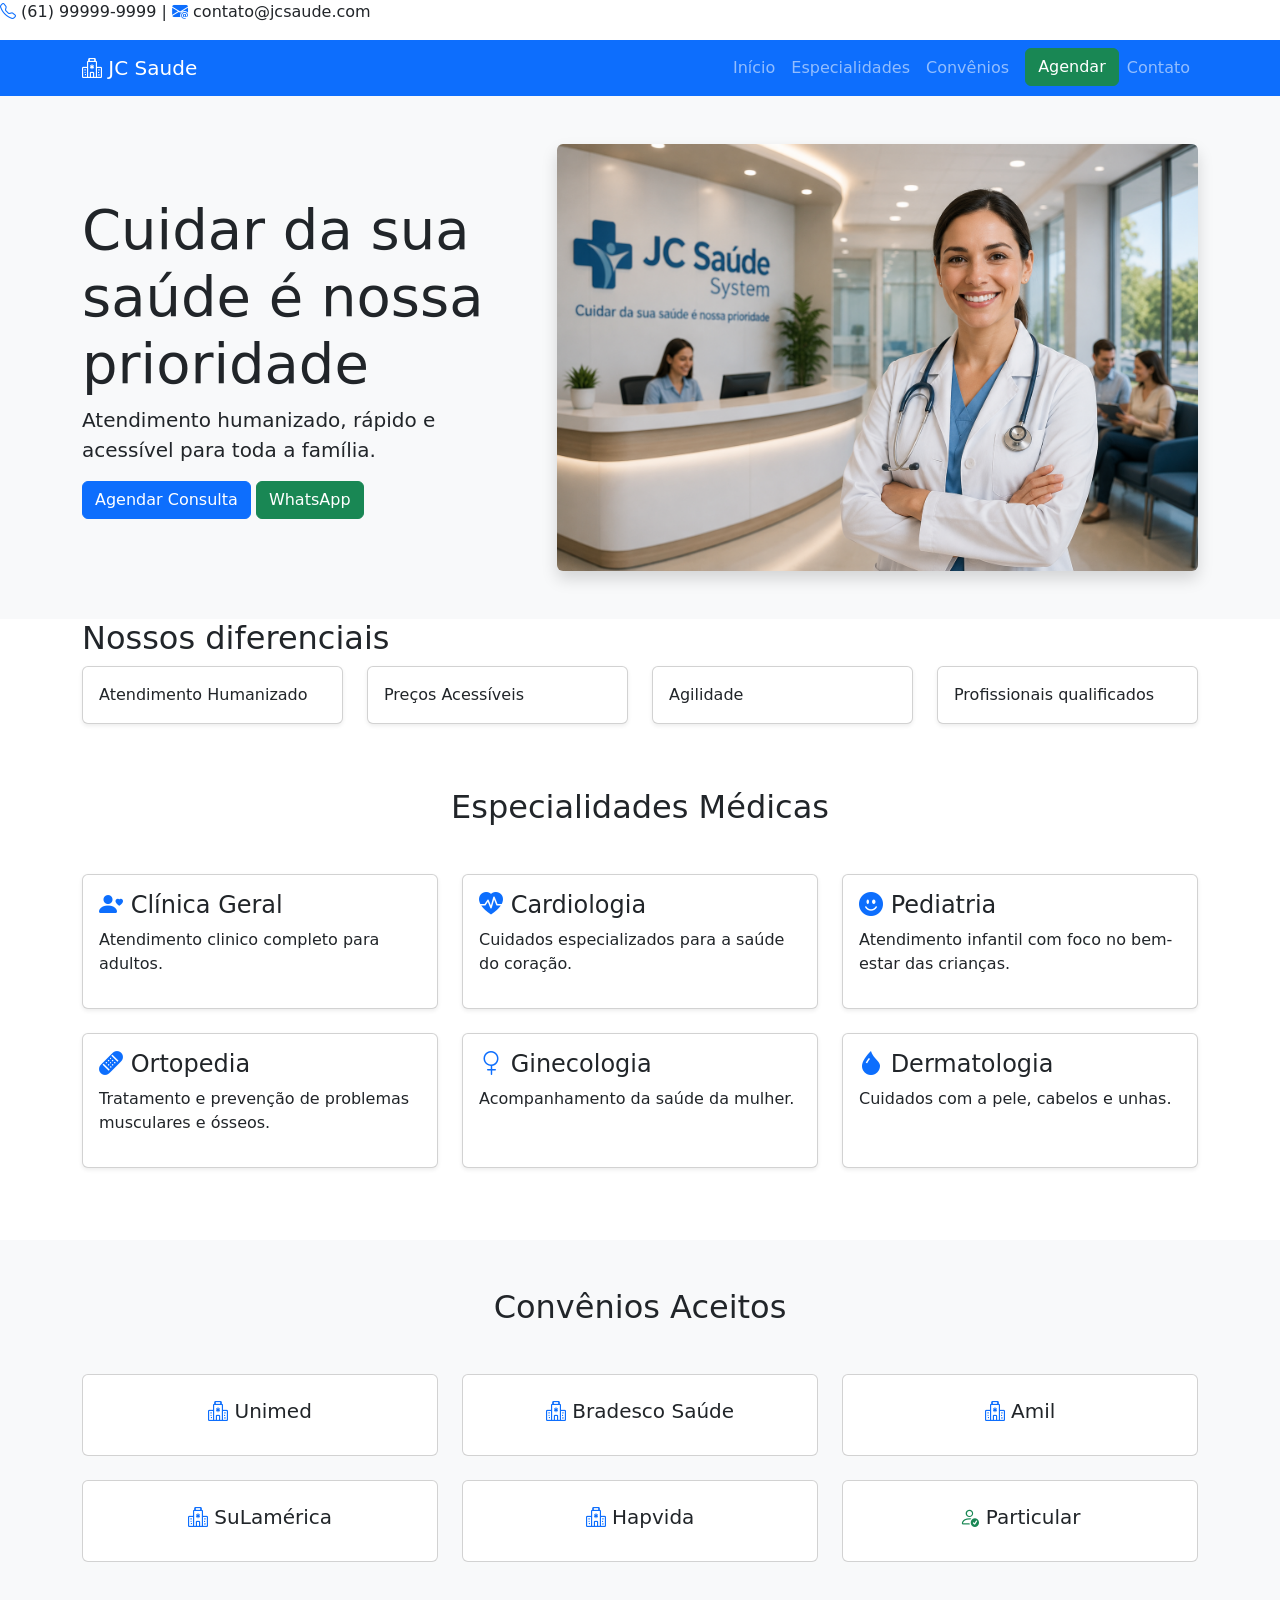
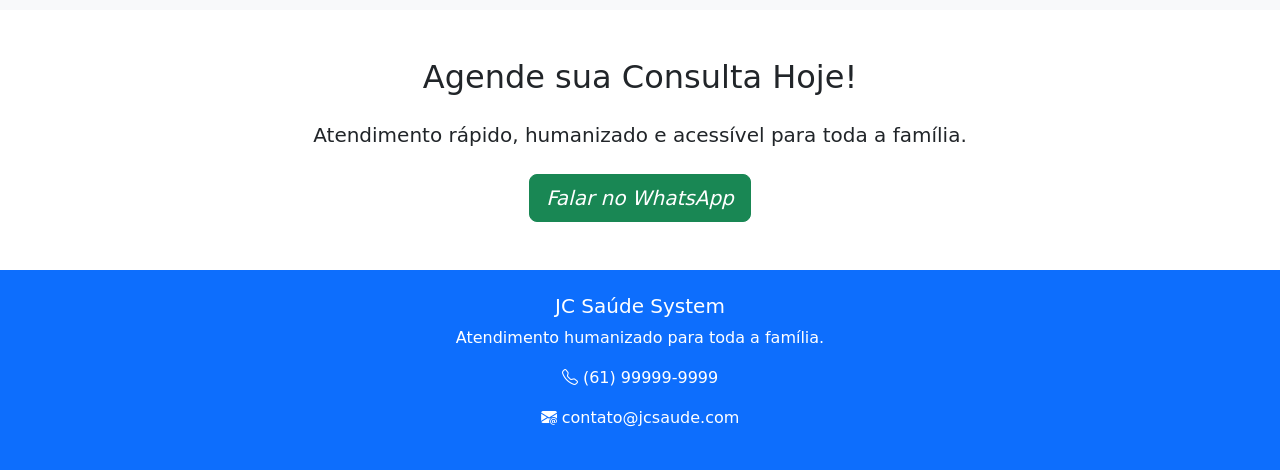
==== index.html @ 9c77b8b4 "Cria Home Page completa da clínica" ====
<!DOCTYPE html>
<html lang="pt-BR">

<head>
    <meta charset="UTF-8">
    <meta name="viewport"
content="width=device-width, initial-scale=1.0">
    <title>JC Saúde System</title>
<!-- Bootstrap -->
    <link href="https://cdn.jsdelivr.net/npm/bootstrap@5.3.8/dist/css/bootstrap.min.css" rel="stylesheet">
<!-- Bootstrap ícones -->    
    <link rel="stylesheet" href="https://cdn.jsdelivr.net/npm/bootstrap-icons@1.13.1/font/bootstrap-icons.min.css">
</head>

<body>

<!-- Cabeçalho Superior -->
    <header>
        <p><i class="bi bi-telephone text-primary"></i> (61) 99999-9999 | <i class="bi bi-envelope-at-fill text-primary"></i> contato@jcsaude.com</p>
    </header>

<!-- Barra de Navegação -->
    <nav class="navbar navbar-expand-lg bg-primary navbar-dark">

        <div class="container">

          <a class="navbar-brand"href="#inicio">
            <i class="bi bi-hospital"></i>
            JC Saude</a>
          <button class="navbar-toggler"
              type="button"
              data-bs-toggle="collapse"
              data-bs-target="#menu">
            <span class="navbar-toggler-icon"></span>
          </button>

          <div class="collapse navbar-collapse"
          id="menu">

          <ul class="navbar-nav ms-auto">

            <li class="nav-item">
              <a class="nav-link"href="#inicio">Início</a>
            </li>

            <li class="nav-item">
              <a class="nav-link" href="#especialidades">Especialidades</a>
            </li>

            <li class="nav-item">
              <a class="nav-link" href="#convenios">Convênios</a>
            </li>

            <li class="nav-item">
              <a class="btn btn-success ms-2" href="#agendamento">Agendar</a>
            </li>

            <li class="nav-item">
              <a class="nav-link" href="#contato">Contato</a>
            </li>

          </ul>
        </div>
      </div>
    </nav>

    <main>

<!-- Hero Section -->
        <section id="inicio" class="py-5 bg-light">
          <div class="container">

             <div class="row align-items-center">

                <div class="col-md-5">

                  <h2 class="display-4">Cuidar da sua saúde é nossa prioridade</h2>

                  <p class="lead">Atendimento humanizado, rápido e acessível para toda a família.</p>

                  <button class="btn btn-primary">Agendar Consulta</button>

                  <button class="btn btn-success">WhatsApp</button>

                </div>

                <div class="col-md-7">

                    <img src="img/Image 600x400.png"
                    class="img-fluid rounded shadow w-100"
                    alt="imagem da clínica">

                </div>

             </div>

          </div>
        </section>

<!-- Nossos Diferenciais -->
        <section>
          <div class="container">

            <h2>Nossos diferenciais</h2>

            <div class="row">
            
                <div class="col-md-3 mb-3">
                  <div class="card h-100 shadow-sm">
                    <div class="card-body">
                      Atendimento Humanizado
                    </div>
                  </div>
                </div>

                <div class="col-md-3 mb-3">
                  <div class="card h-100 shadow-sm">
                    <div class="card-body">
                      Preços Acessíveis
                    </div>
                  </div>
                </div>

                <div class="col-md-3 mb-3">
                  <div class="card h-100 shadow-sm">
                    <div class="card-body">
                      Agilidade
                    </div>
                  </div>
                </div>

                <div class="col-md-3 mb-3">
                  <div class="card h-100 shadow-sm">
                    <div class="card-body">
                      Profissionais qualificados
                    </div>
                  </div>
                </div>

            </div>

          </div>
        </section>
<!-- Especialidades Médicas -->

        <section id="especialidades" class="py-5">
          <div class="container">

            <h2 class="text-center mb-5">Especialidades Médicas</h2>

            <div class="row">

                <div class="col-md-4 mb-4">
                    <div class="card h-100 shadow-sm">
                        <div class="card-body">
                            <h4><i class="bi bi-person-heart text-primary"></i> Clínica Geral</h4>
                            <p>Atendimento clinico completo para adultos.</p>
                        </div>
                    </div>
                </div>

                <div class="col-md-4 mb-4">
                    <div class="card h-100 shadow-sm">
                        <div class="card-body">
                            <h4><i class="bi bi-heart-pulse-fill text-primary"></i> Cardiologia</h4>
                            <p>Cuidados especializados para a saúde do coração.</p>
                        </div>
                    </div>
                </div>

                <div class="col-md-4 mb-4">
                    <div class="card h-100 shadow-sm">
                        <div class="card-body">
                            <h4><i class="bi bi-emoji-smile-fill text-primary"></i> Pediatria</h4>
                            <p>Atendimento infantil com foco no bem-estar das crianças.</p>
                        </div>
                    </div>
                </div>

                <div class="col-md-4 mb-4">
                    <div class="card h-100 shadow-sm">
                        <div class="card-body">
                            <h4><i class="bi bi-bandaid-fill text-primary"></i> Ortopedia</h4>
                            <p>Tratamento e prevenção de problemas musculares e ósseos.</p>
                        </div>
                    </div>
                </div>

                <div class="col-md-4 mb-4">
                    <div class="card h-100 shadow-sm">
                        <div class="card-body">
                            <h4><i class="bi bi-gender-female text-primary"></i> Ginecologia</h4>
                            <p>Acompanhamento da saúde da mulher.</p>
                        </div>
                    </div>
                </div>

                <div class="col-md-4 mb-4">
                    <div class="card h-100 shadow-sm">
                        <div class="card-body">
                            <h4><i class="bi bi-droplet-fill text-primary"></i> Dermatologia</h4>
                            <p>Cuidados com a pele, cabelos e unhas.</p>
                        </div>
                    </div>
                </div>

             </div>

          </div>
        </section>

<!-- Convênios aceitos -->        
        <section id="convenios" class="py-5 bg-light">
          <div class="container">
            <h2 class="text-center mb-5">Convênios Aceitos</h2>

            <div class="row g-4">

              <div class="col-md-4">
                <div class="card text-center p-4">
                  <h5><i class="bi bi-hospital text-primary"></i> Unimed</h5>
                </div>
              </div>

               <div class="col-md-4">
                <div class="card text-center p-4">
                  <h5><i class="bi bi-hospital text-primary"></i> Bradesco Saúde</h5>
               </div>
             </div>

              <div class="col-md-4">
                <div class="card text-center p-4">
                  <h5><i class="bi bi-hospital text-primary"></i> Amil</h5>
                </div>
              </div>

              <div class="col-md-4">
                <div class="card text-center p-4">
                  <h5><i class="bi bi-hospital text-primary"></i> SuLamérica</h5>
                </div>
              </div>

              <div class="col-md-4">
                <div class="card text-center p-4">
                  <h5><i class="bi bi-hospital text-primary"></i> Hapvida</h5>
                </div>
              </div>

              <div class="col-md-4">
                <div class="card text-center p-4">
                  <h5><i class="bi bi-person-check text-success"></i> Particular</h5>
                </div>
              </div>

            </div>
          </div>
        </section>

<!-- Agendamento -->        
        <section id="agendamento" class="py-5 text-center">
  
          <div class="container">

            <h2 class="mb-4">Agende sua Consulta Hoje!</h2>

            <p class="lead mb-4">Atendimento rápido, humanizado e acessível para toda a família.</p>

            <a href="#" class="btn btn-success btn-lg">
              <i>Falar no WhatsApp</i>
            </a>
          </div>     
        </section>
    </main>

<!-- Rodapé -->
    <footer id="contato" class="bg-primary text-white py-4">
      
      <div class="container text-center">

        <h5>JC Saúde System</h5>

        <p>Atendimento humanizado para toda a família.</p>

        <p><i class="bi bi-telephone"></i> (61) 99999-9999</p>

        <p><i class="bi bi-envelope-at-fill"></i> contato@jcsaude.com</p>

      </div>
    </footer>

</body>

</html>
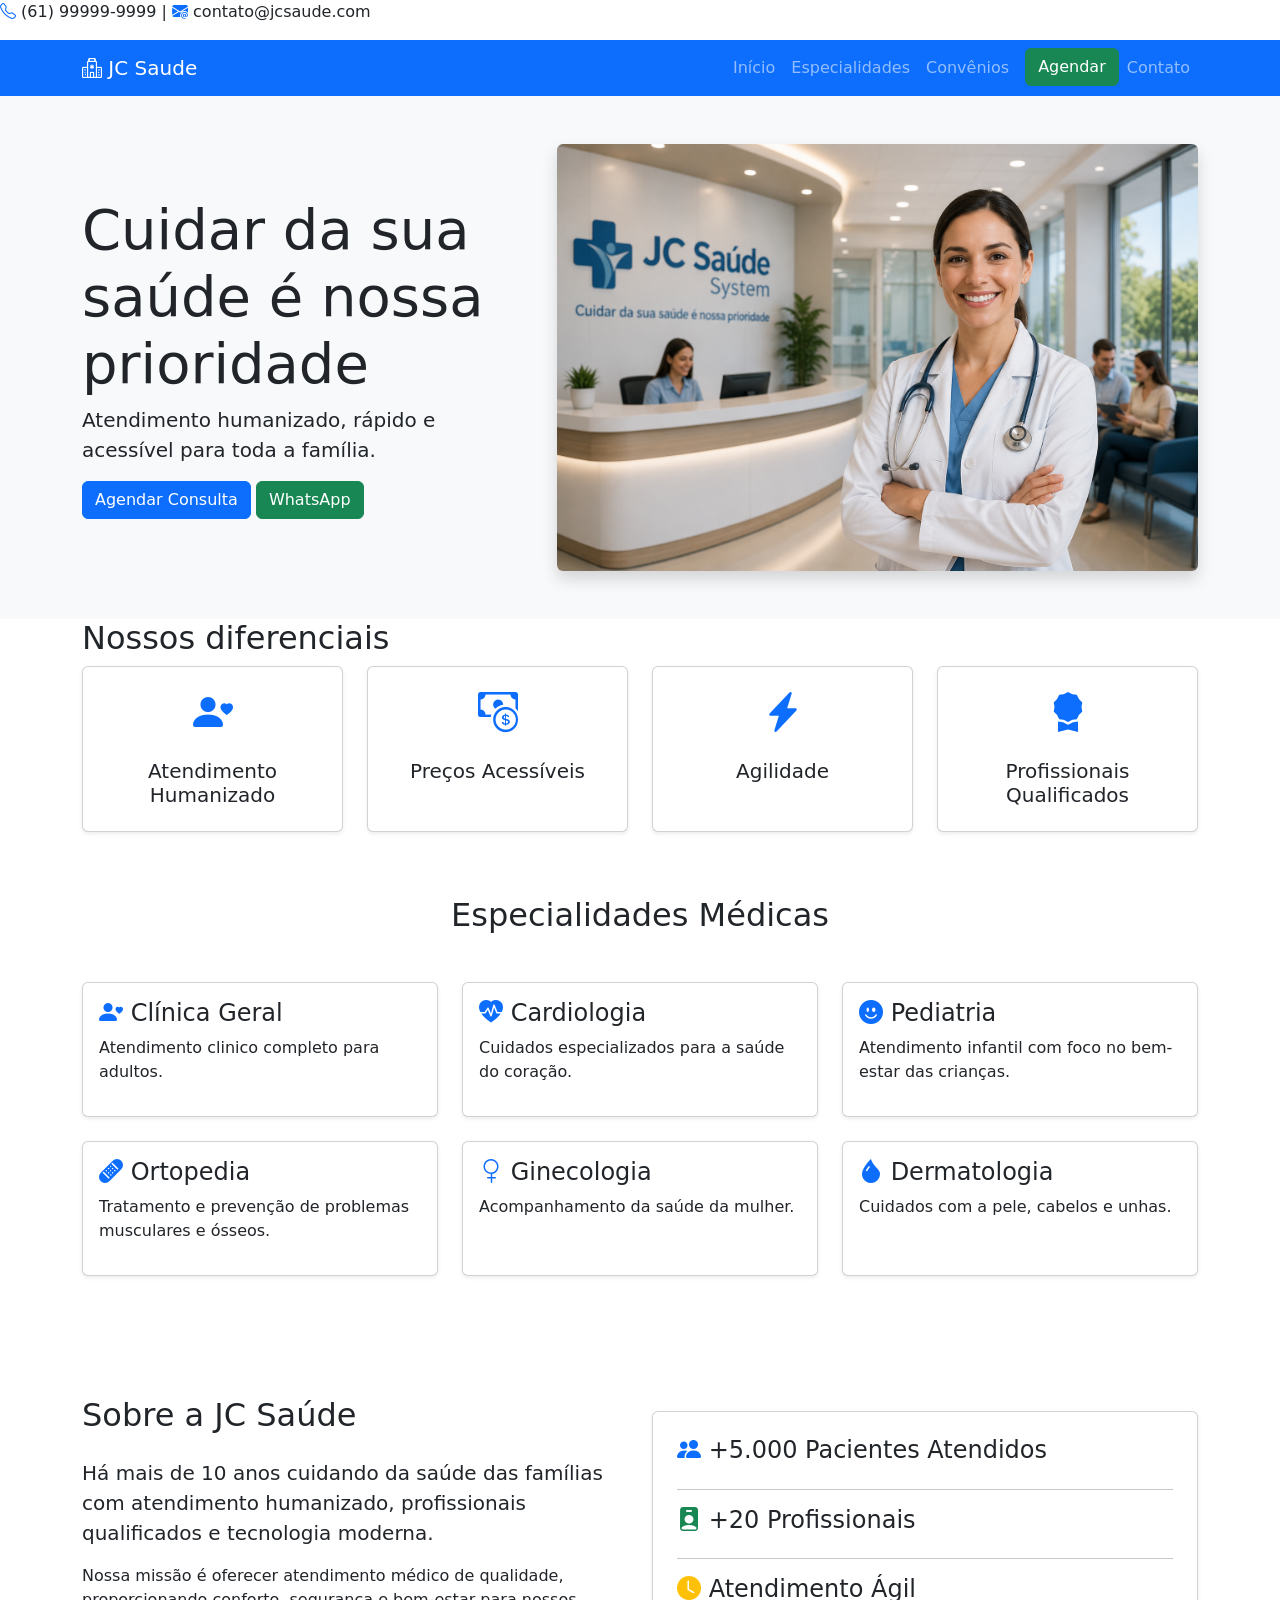
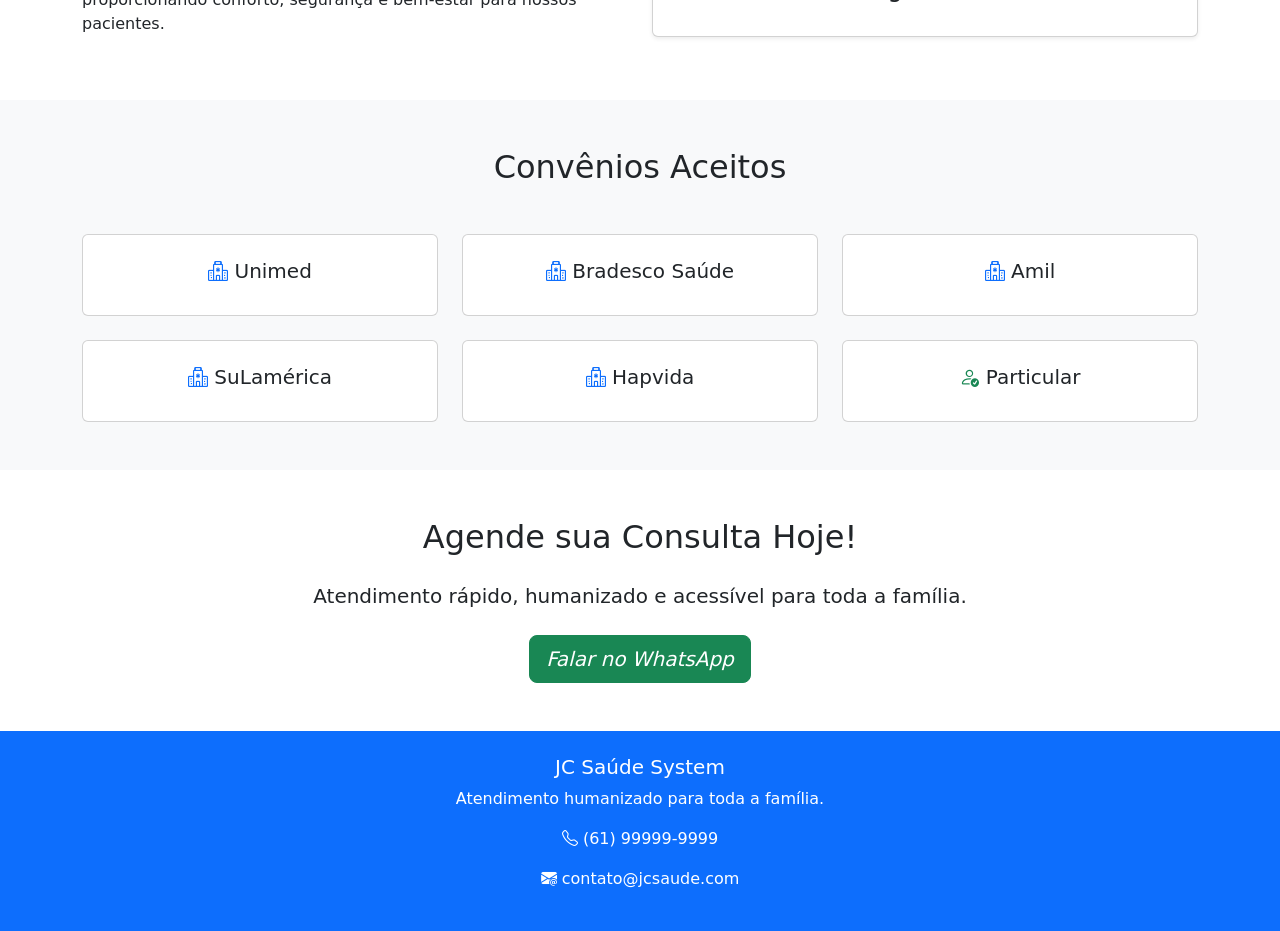
==== commit 0f2f2084: "Adiciona seção institucional e animaçãp CSS" ====
--- a/index.html
+++ b/index.html
@@ -6,10 +6,15 @@
     <meta name="viewport"
 content="width=device-width, initial-scale=1.0">
     <title>JC Saúde System</title>
+    
 <!-- Bootstrap -->
     <link href="https://cdn.jsdelivr.net/npm/bootstrap@5.3.8/dist/css/bootstrap.min.css" rel="stylesheet">
+
 <!-- Bootstrap ícones -->    
     <link rel="stylesheet" href="https://cdn.jsdelivr.net/npm/bootstrap-icons@1.13.1/font/bootstrap-icons.min.css">
+
+<!-- CSS Personalizado -->
+<link rel="stylesheet" href="css/style.css">
 </head>
 
 <body>
@@ -107,32 +112,36 @@
             
                 <div class="col-md-3 mb-3">
                   <div class="card h-100 shadow-sm">
-                    <div class="card-body">
-                      Atendimento Humanizado
+                    <div class="card-body text-center">
+                      <i class="bi bi-person-heart fs-1 text-primary"></i>
+                      <h5 class="mt-3">Atendimento Humanizado</h5>
                     </div>
                   </div>
                 </div>
 
                 <div class="col-md-3 mb-3">
                   <div class="card h-100 shadow-sm">
-                    <div class="card-body">
-                      Preços Acessíveis
+                     <div class="card-body text-center">
+                      <i class="bi bi-cash-coin fs-1 text-primary"></i>
+                      <h5 class="mt-3">Preços Acessíveis</h5>
                     </div>
                   </div>
                 </div>
 
                 <div class="col-md-3 mb-3">
                   <div class="card h-100 shadow-sm">
-                    <div class="card-body">
-                      Agilidade
+                     <div class="card-body text-center">
+                      <i class="bi bi-lightning-charge-fill fs-1 text-primary"></i>
+                      <h5 class="mt-3">Agilidade</h5>
                     </div>
                   </div>
                 </div>
 
                 <div class="col-md-3 mb-3">
                   <div class="card h-100 shadow-sm">
-                    <div class="card-body">
-                      Profissionais qualificados
+                     <div class="card-body text-center">
+                      <i class="bi bi-award-fill fs-1 text-primary"></i>
+                      <h5 class="mt-3">Profissionais Qualificados</h5>
                     </div>
                   </div>
                 </div>
@@ -208,6 +217,50 @@
 
           </div>
         </section>
+
+     
+<!-- Sobre a clínica -->
+        <section class="py-5">
+          <div class="container">
+            <div class="row align-items-center">
+              <div class="col-md-6">
+                <h2 class="mb-4">Sobre a JC Saúde</h2>
+
+                <p class="lead">
+                  Há mais de 10 anos cuidando da saúde das famílias com atendimento humanizado,
+                   profissionais qualificados e tecnologia moderna.
+                </p>
+
+                <p>Nossa missão é oferecer atendimento médico de qualidade,
+                  proporcionando conforto, segurança e bem-estar para nossos pacientes.
+                </p>
+              </div>
+              <div class="col-md-6">
+                <div class="card shadow-sm p-4">
+
+                  <h4>
+                    <i class="bi bi-people-fill text-primary"></i>
+                    +5.000 Pacientes Atendidos
+                  </h4>
+                  
+                  <hr>
+
+                  <h4>
+                    <i class="bi bi-person-badge-fill text-success"></i>
+                    +20 Profissionais
+                  </h4>
+
+                  <hr>
+
+                  <h4>
+                    <i class="bi bi-clock-fill text-warning"></i>
+                    Atendimento Ágil
+                  </h4>
+                </div>
+              </div>
+            </div>
+          </div>
+        </section>    
 
 <!-- Convênios aceitos -->        
         <section id="convenios" class="py-5 bg-light">
--- a/css/style.css
+++ b/css/style.css
@@ -0,0 +1,18 @@
+/* Navegação */
+html {
+    scroll-behavior: smooth;
+}
+
+/* Efeito Hover dos Cards */
+.card {transition: all 0.3s ease;
+}
+
+.card:hover {
+    transform: translateY(-5px);
+    box-shadow: 0 10px 25px rgba(0, 0, 0, 0.15);
+}
+
+/* Efeito Hover dos Botões */
+.btn:hover {
+    transform: translateY(-3px);
+}
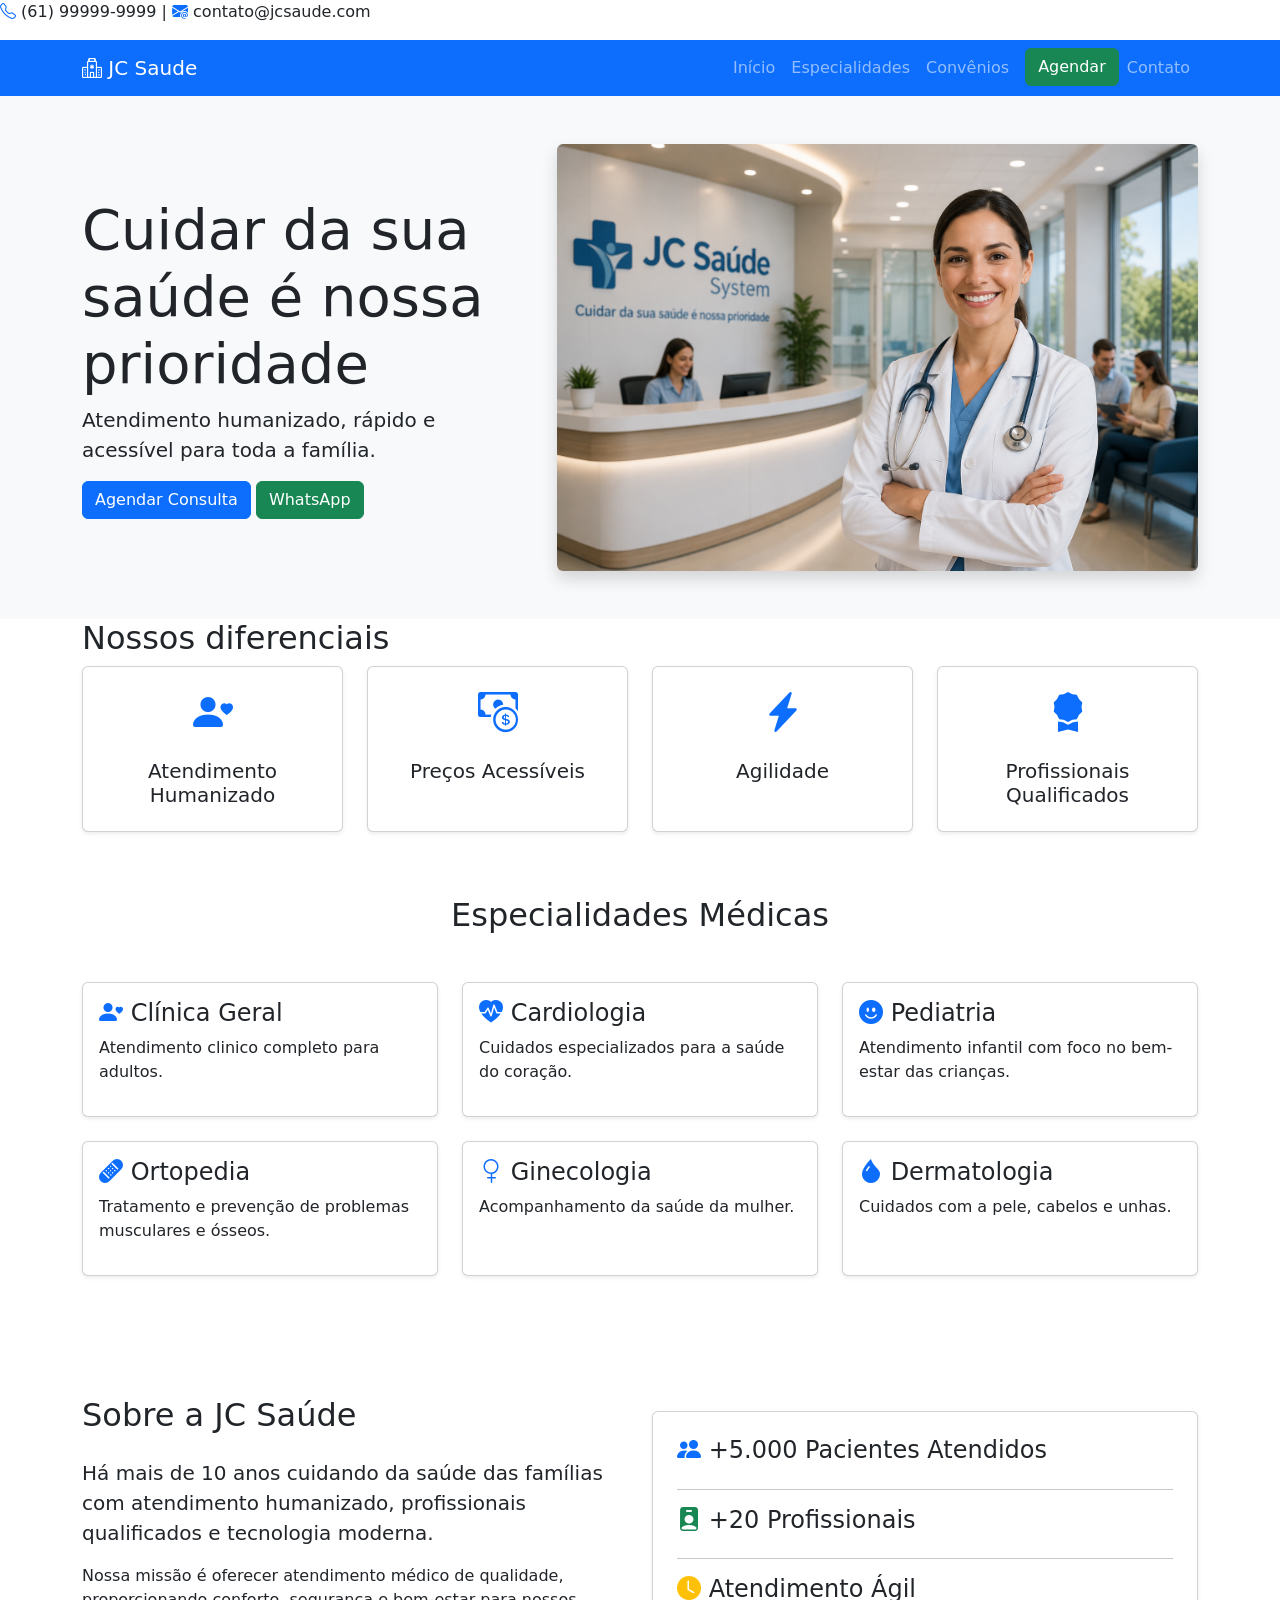
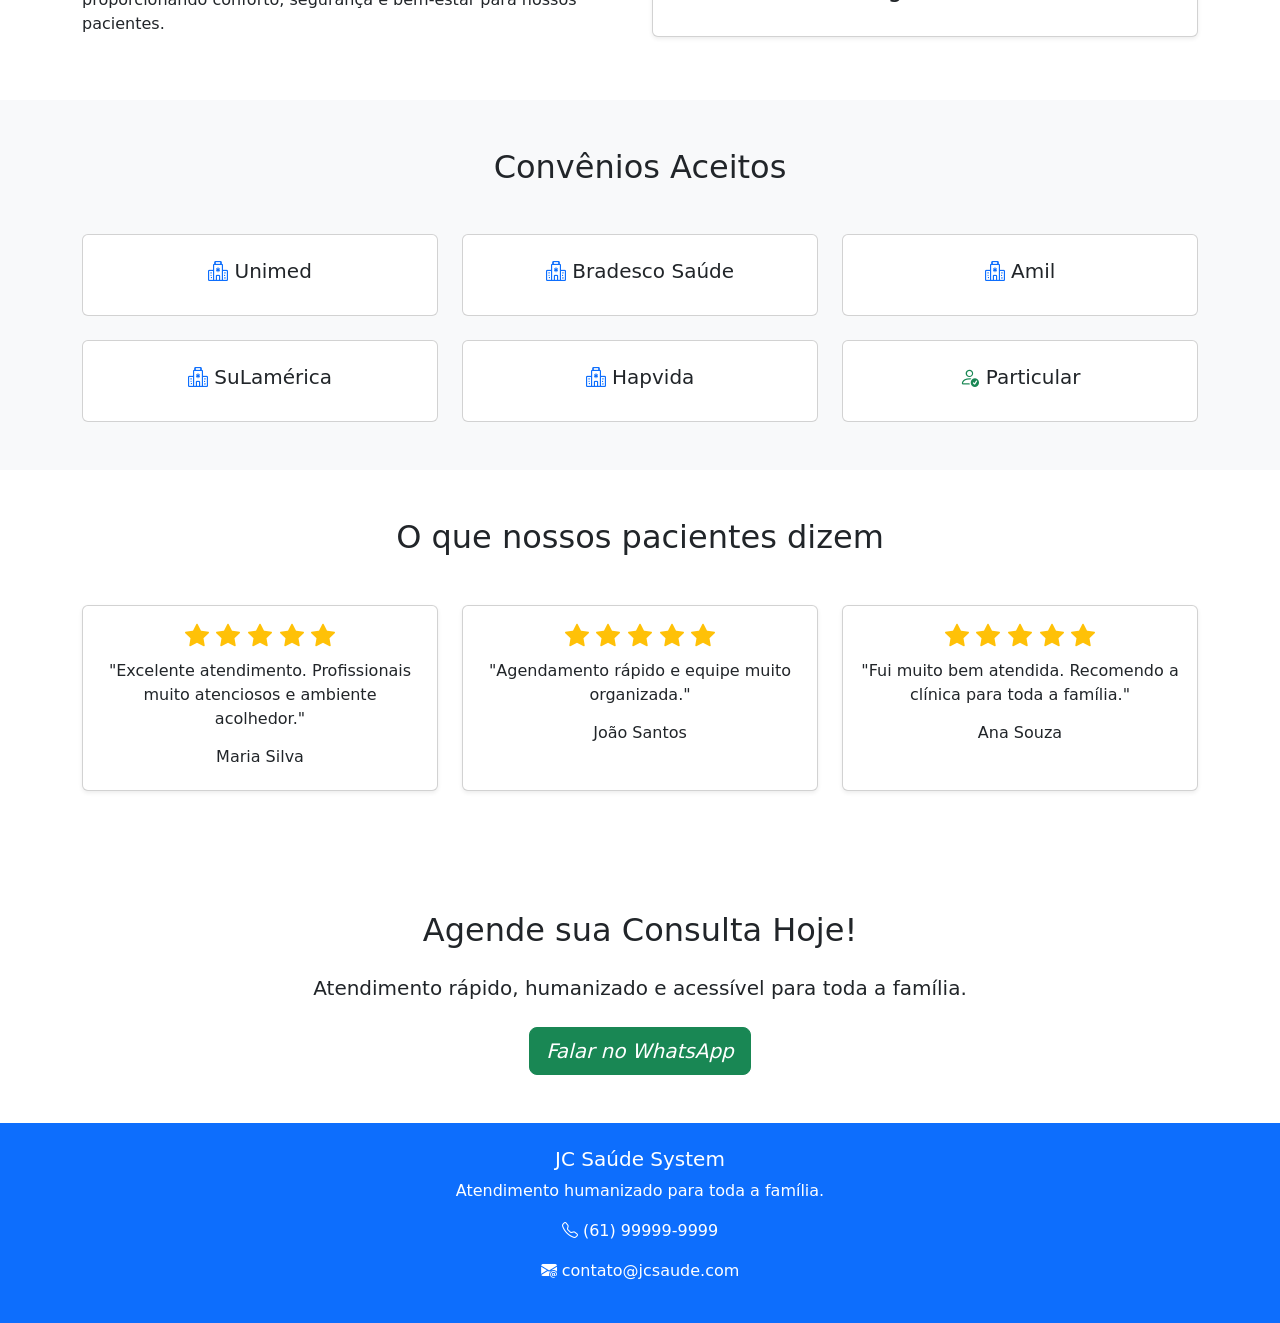
==== commit 6d7737a3: "feat: cria página de contato" ====
--- a/index.html
+++ b/index.html
@@ -217,8 +217,7 @@
 
           </div>
         </section>
-
-     
+    
 <!-- Sobre a clínica -->
         <section class="py-5">
           <div class="container">
@@ -308,6 +307,84 @@
             </div>
           </div>
         </section>
+
+<!-- Depoimentos -->
+        <section class="py-5">
+
+          <div class="container">
+
+            <h2 class="text-center mb-5">
+              O que nossos pacientes dizem
+            </h2>
+
+            <div class="row">
+              <div class="col-md-4 mb-4">
+                <div class="card h-100 shadow-sm">
+                  <div class="card-body text-center">
+                  <h4 class="text-warning">
+                    <i class="bi bi-star-fill"></i>
+                    <i class="bi bi-star-fill"></i>
+                    <i class="bi bi-star-fill"></i>
+                    <i class="bi bi-star-fill"></i>
+                    <i class="bi bi-star-fill"></i>
+                  </h4>
+
+                  <p>"Excelente atendimento. 
+                    Profissionais muito atenciosos e ambiente acolhedor."
+                  </p>
+
+                  <h6 class="mt-3">
+                    Maria Silva
+                  </h6>
+                </div>
+              </div>
+            </div>
+            <div class="col-md-4 mb-4">
+              <div class="card h-100 shadow-sm">
+                <div class="card-body text-center">
+                  <h4 class="text-warning">
+                    <i class="bi bi-star-fill"></i>
+                    <i class="bi bi-star-fill"></i>
+                    <i class="bi bi-star-fill"></i>
+                    <i class="bi bi-star-fill"></i>
+                    <i class="bi bi-star-fill"></i>
+                  </h4>
+
+                  <p>
+                    "Agendamento rápido e equipe muito organizada."
+                  </p>
+
+                  <h6 class="mt-3">
+                    João Santos
+                  </h6>
+                </div>
+              </div>
+            </div>
+            <div class="col-md-4 mb-4">
+              <div class="card h-100 shadow-sm">
+                <div class="card-body text-center">
+                  <h4 class="text-warning">
+                    <i class="bi bi-star-fill"></i>
+                    <i class="bi bi-star-fill"></i>
+                    <i class="bi bi-star-fill"></i>
+                    <i class="bi bi-star-fill"></i>
+                    <i class="bi bi-star-fill"></i>
+                  </h4>
+
+                  <p>
+                    "Fui muito bem atendida. 
+                    Recomendo a clínica para toda a família."
+                  </p>
+
+                  <h6 class="mt-3">
+                    Ana Souza
+                  </h6>
+                  <div>
+                <div>
+              <div>
+            <div>
+          </div>
+        </section>  
 
 <!-- Agendamento -->        
         <section id="agendamento" class="py-5 text-center">
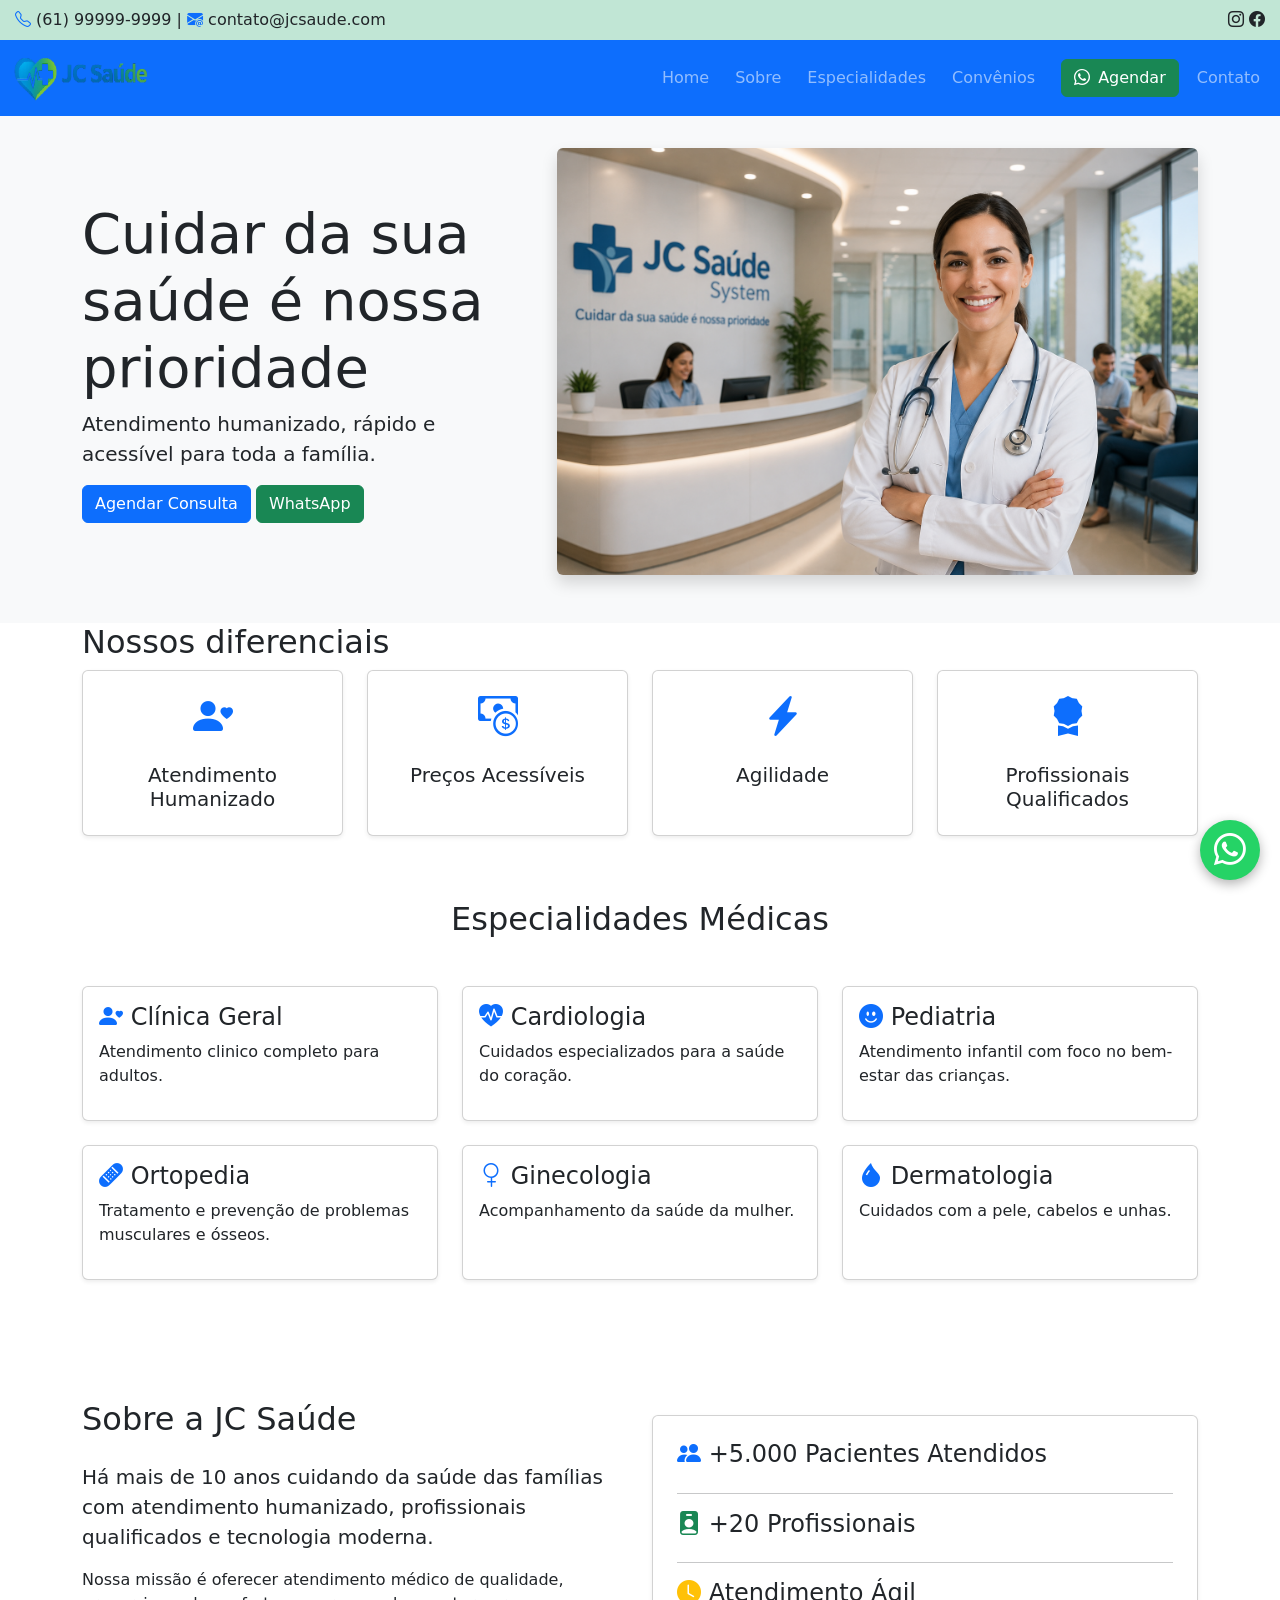
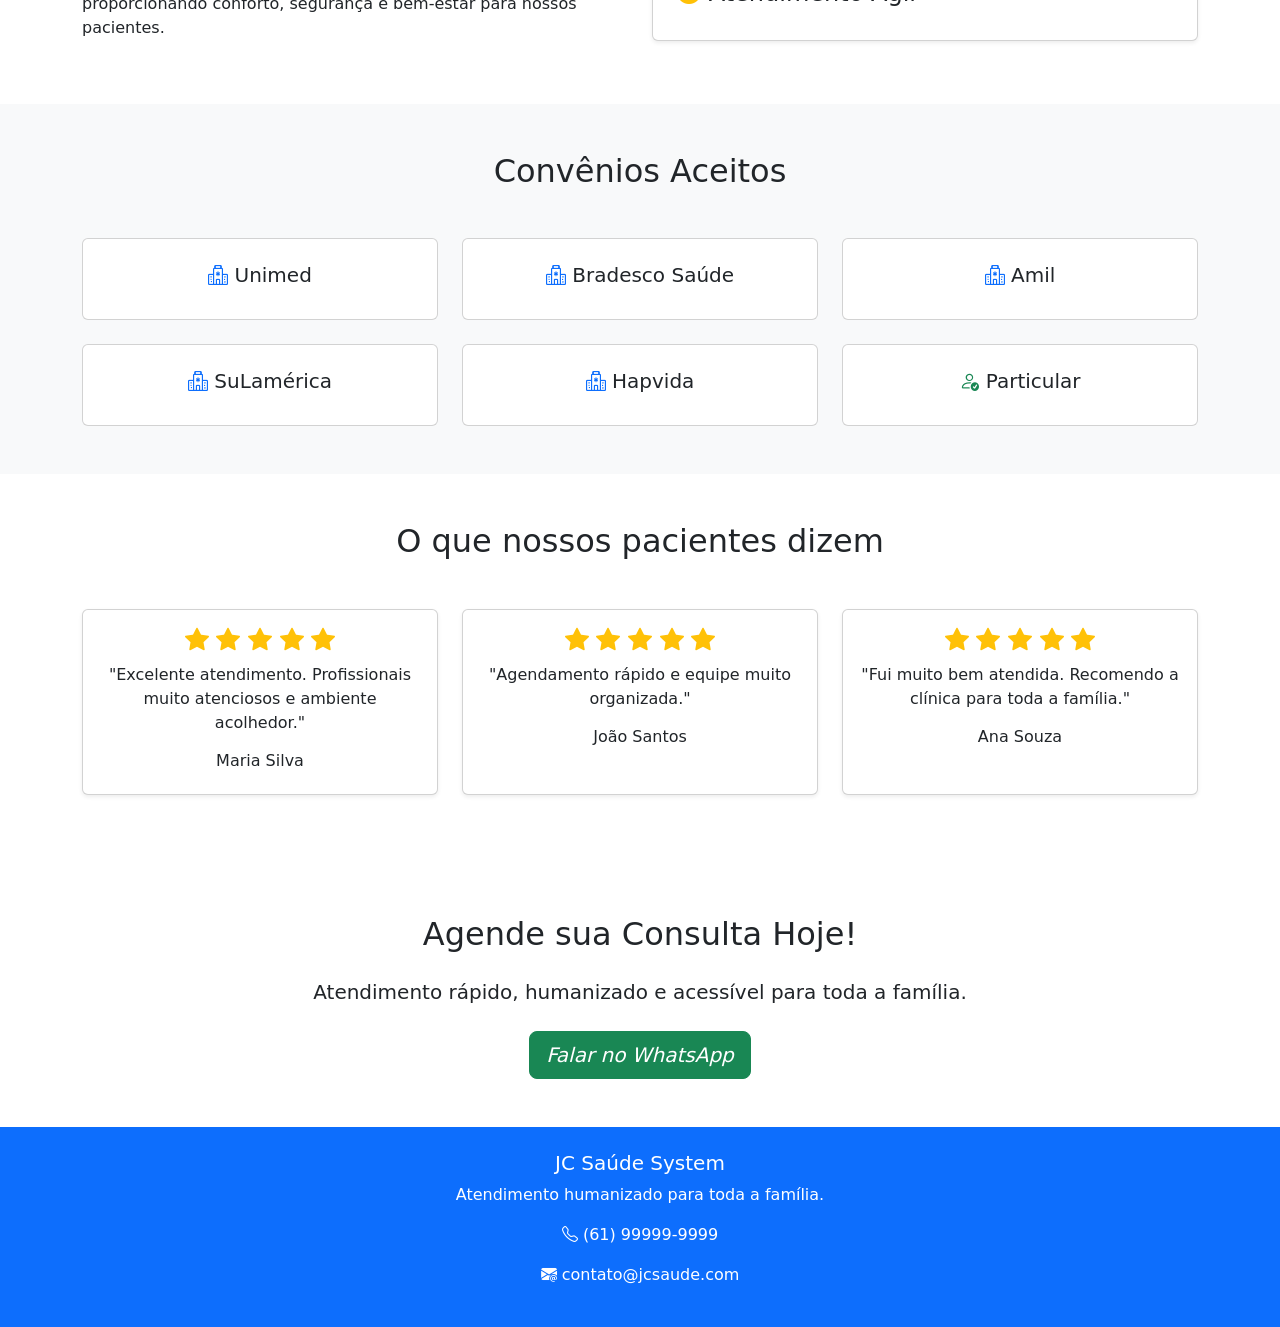
==== commit 0a9a1aa2: "Adiciona mapa e botão flutuante do WhatsApp" ====
--- a/index.html
+++ b/index.html
@@ -4,7 +4,7 @@
 <head>
     <meta charset="UTF-8">
     <meta name="viewport"
-content="width=device-width, initial-scale=1.0">
+     content="width=device-width, initial-scale=1.0">
     <title>JC Saúde System</title>
     
 <!-- Bootstrap -->
@@ -19,19 +19,37 @@
 
 <body>
 
+  <!-- Botão Flutuante WhatsApp --> 
+    <a href="https://wa.me/5561999999999" 
+       class="whatsapp-float" 
+       target="_blank">
+       <i class="bi bi-whatsapp"></i>
+    </a>
+    
 <!-- Cabeçalho Superior -->
     <header>
-        <p><i class="bi bi-telephone text-primary"></i> (61) 99999-9999 | <i class="bi bi-envelope-at-fill text-primary"></i> contato@jcsaude.com</p>
+        <div>
+          <i class="bi bi-telephone text-primary">
+          </i> (61) 99999-9999 | 
+          <i class="bi bi-envelope-at-fill text-primary">
+          </i> contato@jcsaude.com
+        </div>
+
+        <div>
+          <i class="bi bi-instagram"></i>
+          <i class="bi bi-facebook"></i>
+        </div>
     </header>
 
-<!-- Barra de Navegação -->
-    <nav class="navbar navbar-expand-lg bg-primary navbar-dark">
-
-        <div class="container">
-
-          <a class="navbar-brand"href="#inicio">
-            <i class="bi bi-hospital"></i>
-            JC Saude</a>
+<!-- Navbar Barra de Navegação -->
+    <nav class="navbar navbar-expand-lg bg-primary navbar-dark fixed-top">
+
+        <div class="container-fluid">
+
+          <a class="navbar-brand" href="index.html">
+            <img src="img/logo2.png" alt="JC Saúde" style="height: 50px;">
+          </a>
+          
           <button class="navbar-toggler"
               type="button"
               data-bs-toggle="collapse"
@@ -45,7 +63,11 @@
           <ul class="navbar-nav ms-auto">
 
             <li class="nav-item">
-              <a class="nav-link"href="#inicio">Início</a>
+              <a class="nav-link"href="#inicio">Home</a>
+            </li>
+
+            <li class="nav-item">
+              <a class="nav-link"href="#sobre">Sobre</a>
             </li>
 
             <li class="nav-item">
@@ -57,11 +79,13 @@
             </li>
 
             <li class="nav-item">
-              <a class="btn btn-success ms-2" href="#agendamento">Agendar</a>
-            </li>
-
-            <li class="nav-item">
-              <a class="nav-link" href="#contato">Contato</a>
+              <a class="btn btn-success ms-2" href="#agendamento">
+                <i class="bi bi-whatsapp me-2"></i>Agendar
+              </a>
+            </li>
+
+            <li class="nav-item">
+              <a class="nav-link" href="contato.html">Contato</a>
             </li>
 
           </ul>
@@ -219,7 +243,7 @@
         </section>
     
 <!-- Sobre a clínica -->
-        <section class="py-5">
+        <section id="sobre" class="py-5">
           <div class="container">
             <div class="row align-items-center">
               <div class="col-md-6">
@@ -417,7 +441,6 @@
 
       </div>
     </footer>
-
 </body>
 
 </html>
--- a/css/style.css
+++ b/css/style.css
@@ -10,9 +10,79 @@
 .card:hover {
     transform: translateY(-5px);
     box-shadow: 0 10px 25px rgba(0, 0, 0, 0.15);
+    background-color: #28a745;
+    color: white;
 }
 
 /* Efeito Hover dos Botões */
 .btn:hover {
-    transform: translateY(-3px);
+    color: white !important;
+}
+
+
+/* Cabeçalho Superior */
+header {
+    height: 40px;
+    background-color: #c1e6d5;
+    padding: 8px 15px;
+    display: flex;
+    justify-content: space-between;
+    align-items: center;
+}
+header i:hover {
+    cursor: pointer;
+    transition: 0.3s;
+    color: #0d6efd;
+}
+
+/* Menu Fixo */
+.navbar.fixed-top {
+top: 40px;
+}
+
+.navbar-nav .nav-link {
+    font-family: 1.2rem;
+    font-weight: 500;
+}
+
+header {
+    position: fixed;
+    top: 0;
+    width: 100%;
+    z-index: 1030;
+}
+.navbar-nav {
+    display: flex;
+    align-items: center;
+    gap: 10px;
+}
+body {
+    padding-top: 100px;
+}
+
+/* Botão Flutuante WhatsApp */
+.whatsapp-float {
+    position: fixed;
+    width: 60px;
+    height: 60px;
+    bottom: 20px;
+    right: 20px;
+
+    background-color: #25D366;
+    color: white;
+
+    border-radius: 50%;
+    display: flex;
+    justify-content: center;
+    align-items: center;
+    font-size: 32px;
+    text-decoration: none;
+    box-shadow: 0 4px 12px rgba(0,0,0,0.3);
+    z-index: 9999;
+    transition: 0.3s;
+}
+
+.whatsapp-float:hover {
+    transform: scale(1.1);
+    color: white;
 }
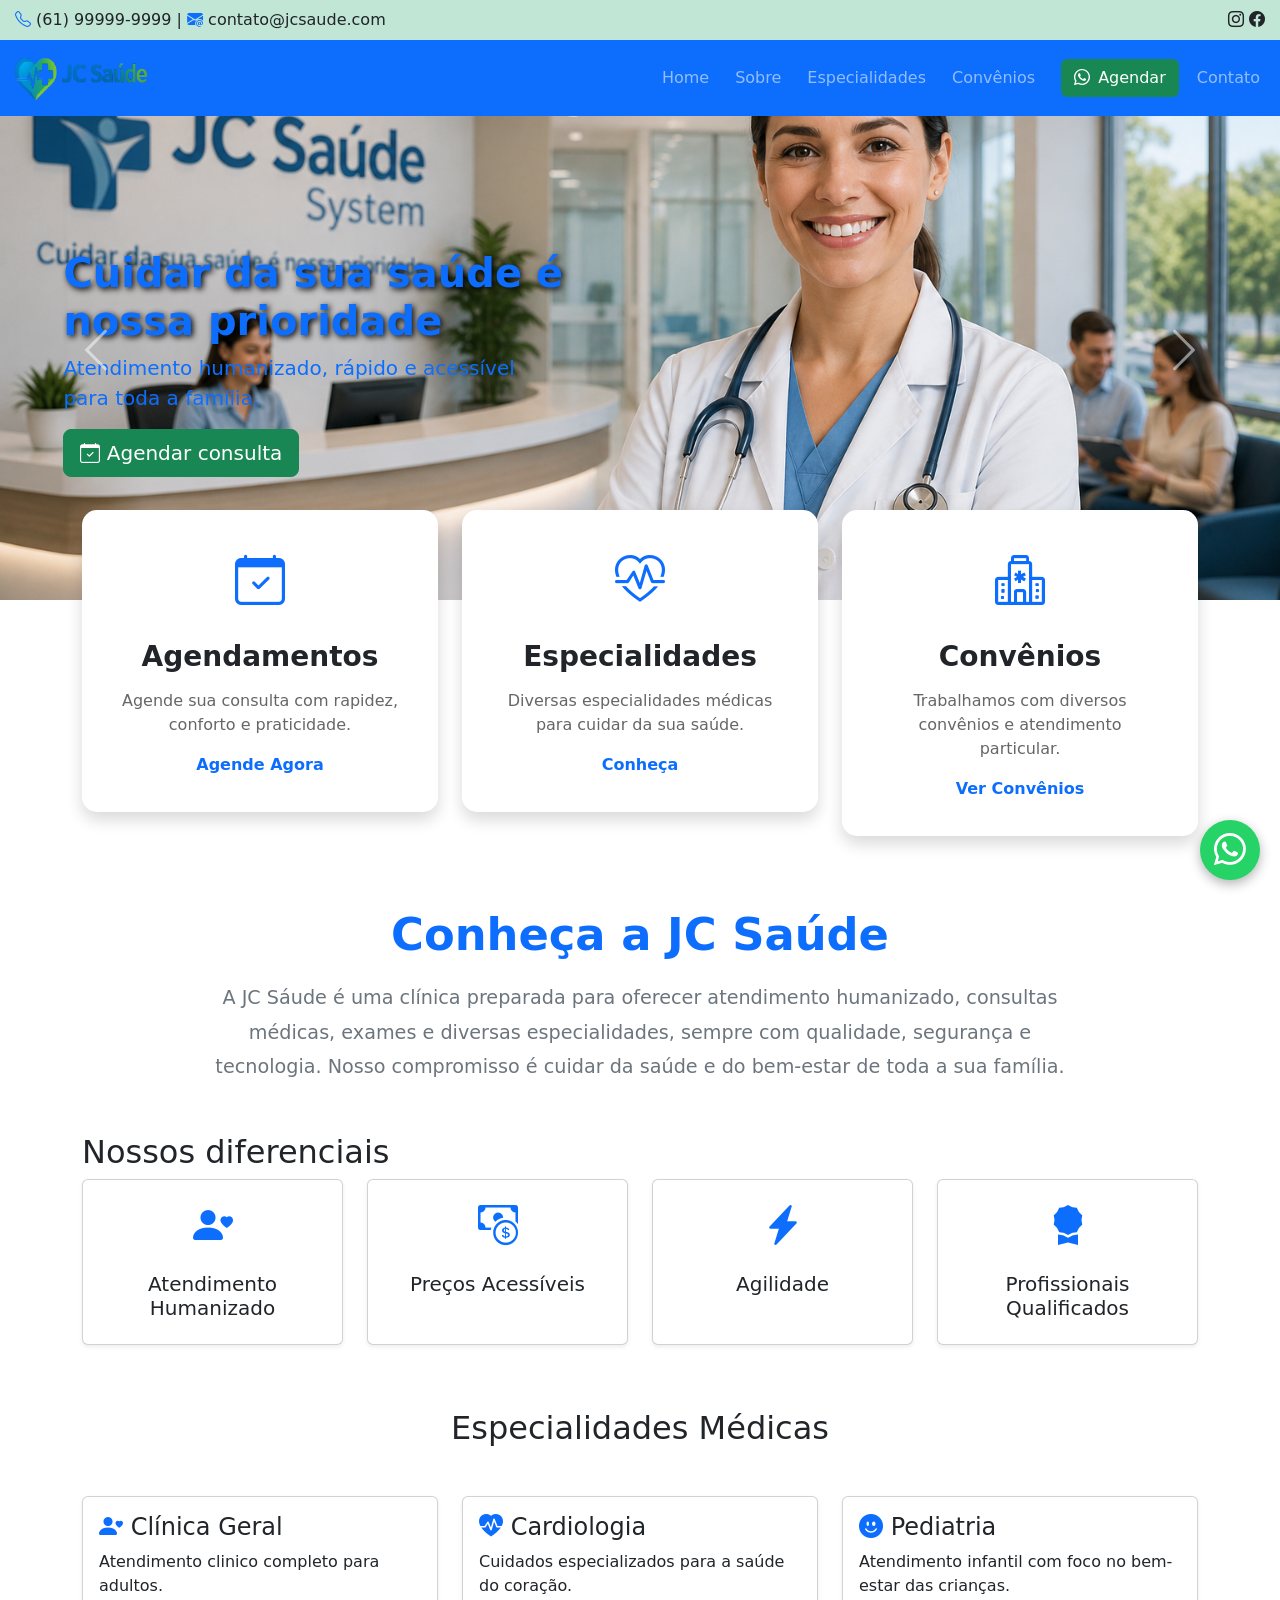
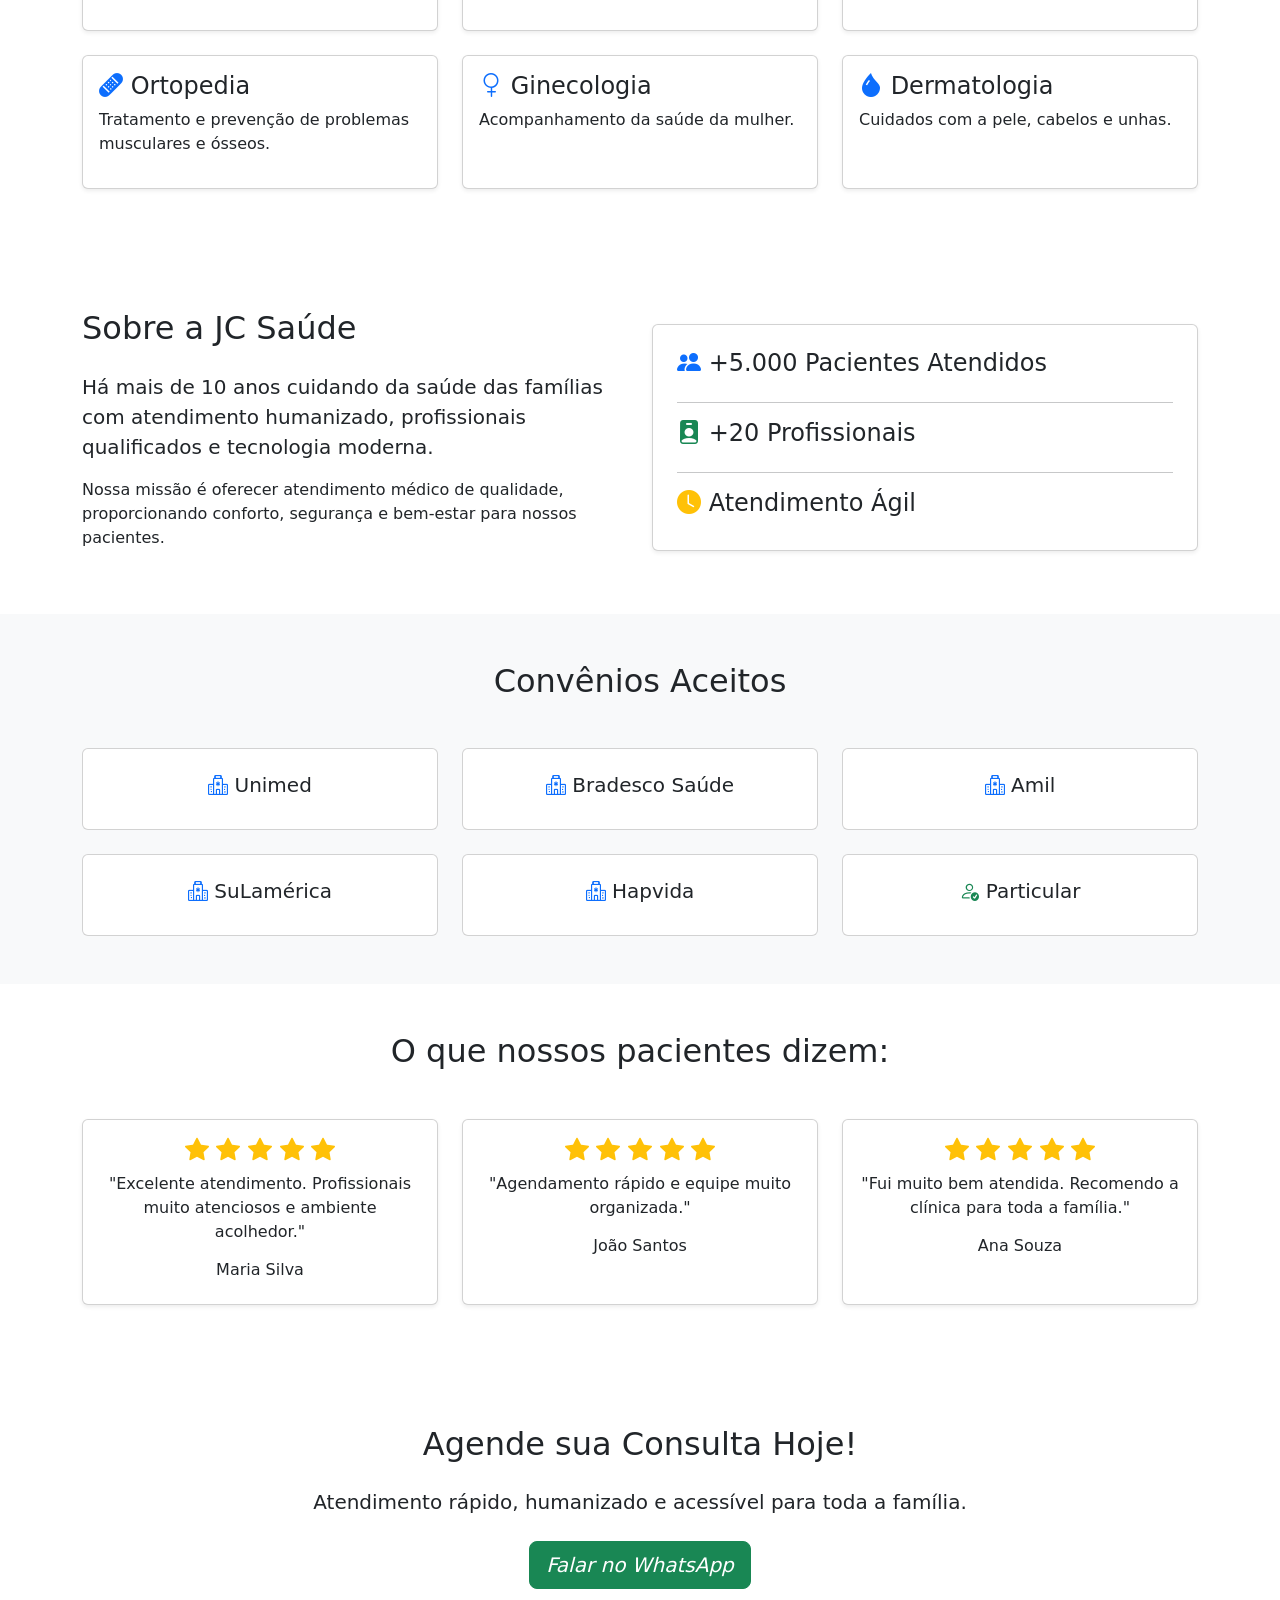
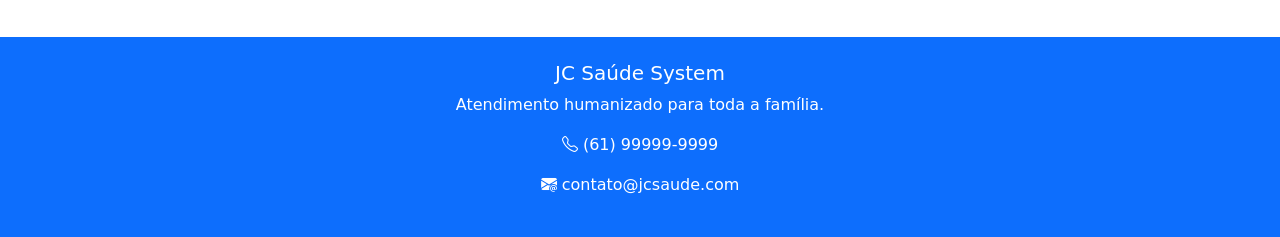
==== commit 9c74bc55: "Melhora layout e animação da página inicial" ====
--- a/index.html
+++ b/index.html
@@ -93,37 +93,131 @@
       </div>
     </nav>
 
+<!-- Carousel Principal -->
+ <section id="inicio">
+ <div id="carouselJC" class="carousel slide carousel-fade"
+      data-bs-ride="carousel" 
+      data-bs-interval="5000" 
+      data-bs-pause="hover">
+  <div class="carousel-indicators">
+    <button type="button" 
+            data-bs-target="#carouselJC" 
+            data-bs-slide-to="0" 
+            class="active" 
+            aria-current="true">
+    </button>
+    <button type="button" 
+            data-bs-target="#carouselJC" 
+            data-bs-slide-to="1">
+    </button>
+    <button type="button" 
+            data-bs-target="#carouselJC" 
+            data-bs-slide-to="2">
+    </button>
+  </div>
+
+  <div class="carousel-inner">
+    <div class="carousel-item active">
+      <img src="img/banner1.png" class="d-block w-100" 
+           alt="Consulta Médica">
+           <div class="carousel-caption text-start mb-5">
+            <h1>Cuidar da sua saúde é nossa prioridade</h1>
+            <p class="fs-5">
+              Atendimento humanizado, rápido e acessível para toda a família.
+            </p>
+            <a href="#contato" class=" btn btn-success btn-lg">
+              <i class="bi bi-calendar-check"></i> Agendar consulta
+            </a>
+      </div>
+  </div>
+
+    <div class="carousel-item">
+      <img src="img/banner2.png" class="d-block w-100" 
+           alt="Consultas e Exames">
+           <div class="carousel-caption text-start">
+           <h2>Consultas e Exames</h2>
+           <p>Realizamos consultas e exames com qualidade, rapidez e tecnologia.
+           </p>
+        </div>
+    </div>
+
+    <div class="carousel-item">
+      <img src="img/banner3.png" class="d-block w-100" 
+           alt="Conheça a JC Sáude">
+           <div class="carousel-caption text-start">
+           <h2>Conheça a JC Saúde</h2>
+           <p>Uma clínica preparada para cuidar da sua saúde
+             com excelência, segurança e atendimento humanizado
+           </p>
+        </div>
+    </div>
+  </div>
+
+  <button class="carousel-control-prev" 
+          type="button" 
+          data-bs-target="#carouselJC" 
+          data-bs-slide="prev">
+        <span class="carousel-control-prev-icon"></span>
+  </button>
+  <button class="carousel-control-next" 
+          type="button" 
+          data-bs-target="#carouselJC" 
+          data-bs-slide="next">
+        <span class="carousel-control-next-icon"></span>
+  </button>
+ </div>
+ </section>
+
+<!-- Cards abaixo do Carousel -->
+ <section class="cards-home container">
+  <div class="row">
+  <div class="col-md-4 mb-4">
+    <div class="card card-home shadow">
+      <i class="bi bi-calendar-check"></i>
+      <h3>Agendamentos</h3>
+      <p>Agende sua consulta com rapidez, conforto e praticidade.
+      </p>
+      <a href="#contato">Agende Agora</a>
+    </div>
+  </div>
+
+  <div class="col-md-4 mb-4">
+    <div class="card card-home shadow">
+      <i class="bi bi-heart-pulse"></i>
+      <h3>Especialidades</h3>
+      <p>Diversas especialidades médicas para cuidar da sua saúde.
+      </p>
+      <a href="#especialidades">Conheça</a>
+    </div>
+  </div>
+
+  <div class="col-md-4 mb-4">
+    <div class="card card-home shadow">
+      <i class="bi bi-hospital"></i>
+      <h3>Convênios</h3>
+      <p>Trabalhamos com diversos convênios e atendimento particular.
+      </p>
+      <a href="#convenios">Ver Convênios</a>
+    </div>
+  </div>
+
+  </div>
+ </section>
     <main>
 
 <!-- Hero Section -->
-        <section id="inicio" class="py-5 bg-light">
-          <div class="container">
-
-             <div class="row align-items-center">
-
-                <div class="col-md-5">
-
-                  <h2 class="display-4">Cuidar da sua saúde é nossa prioridade</h2>
-
-                  <p class="lead">Atendimento humanizado, rápido e acessível para toda a família.</p>
-
-                  <button class="btn btn-primary">Agendar Consulta</button>
-
-                  <button class="btn btn-success">WhatsApp</button>
-
-                </div>
-
-                <div class="col-md-7">
-
-                    <img src="img/Image 600x400.png"
-                    class="img-fluid rounded shadow w-100"
-                    alt="imagem da clínica">
-
-                </div>
-
-             </div>
-
-          </div>
+        <section class="hero-section py-5">
+          <div class="container text-center">
+
+                  <h2>Conheça a JC Saúde</h2>
+
+                  <p>A JC Sáude é uma clínica preparada para oferecer atendimento 
+                    humanizado, consultas médicas, exames e diversas especialidades,
+                    sempre com qualidade, segurança e tecnologia.
+                    Nosso compromisso é cuidar da saúde e do bem-estar de toda a sua família.
+                  </p>
+
+                </div>
         </section>
 
 <!-- Nossos Diferenciais -->
@@ -338,7 +432,7 @@
           <div class="container">
 
             <h2 class="text-center mb-5">
-              O que nossos pacientes dizem
+              O que nossos pacientes dizem:
             </h2>
 
             <div class="row">
@@ -441,6 +535,10 @@
 
       </div>
     </footer>
+
+<!-- Include All JS -->
+    <script src="https://cdn.jsdelivr.net/npm/bootstrap@5.3.8/dist/js/bootstrap.bundle.min.js"></script>
+    <script src="js/script.js"></script>
 </body>
 
 </html>
--- a/css/style.css
+++ b/css/style.css
@@ -85,4 +85,116 @@
 .whatsapp-float:hover {
     transform: scale(1.1);
     color: white;
+}
+/* Carousel Principal */
+.carousel-item img {
+    height: 500px;
+    object-fit: cover;
+}
+.carousel-caption {
+    left: 3%;
+    right: auto;
+    text-align: left;
+    padding: 25px;
+    border-radius: 15px;
+    max-width: 550px;
+    bottom: 10%;
+}
+.carousel-caption h1, .carousel-caption h2 {
+    color: #0d6efd;
+    font-weight: bold;
+    text-shadow: 2px 2px 6px rgba(0, 0, 0, 35);
+}
+.carousel-caption p {
+    color: #0d6efd;
+    font-size: 1.2rem;
+}
+
+/* Indicadores do Carousel */
+.carousel-indicators button {
+    width: 12px;
+    height: 12px;
+    border-radius: 50%;
+    margin: 0 6px;
+}
+.carousel-control-prev-icon, .carousel-control-next-icon {
+    width: 50px;
+    height: 50px;
+}
+
+/* Cards abaixo do Carousel */
+.cards-home {
+    margin-top: -90px;
+    position: relative;
+    z-index: 10;
+}
+.card-home {
+border: none;
+border-radius: 15px;
+padding: 35px;
+text-align: center;
+transition: 0.3s ease;
+background: white;
+}
+.card-home i {
+    font-size: 50px;
+    color: #0d6efd;
+    margin-bottom: 20px;
+}
+.card-home h3 {
+    font-weight: bold;
+    margin-bottom: 15px;
+}
+.card-home p {
+    color: #666;
+}
+.card-home a {
+    text-decoration: none;
+    font-weight: bold;
+}
+.card-home:hover {
+    transform: translateY(-10px);
+    box-shadow: 0 20px 40px rgba(0,0,0,0.18)
+}
+
+/* Hero Section */
+.hero-section {
+    background: #fff;
+    padding: 80px 0;
+}
+.hero-section h2 {
+    color: #0d6efd;
+    font-size: 2.8rem;
+    font-weight: 600;
+    margin-bottom: 20px;
+}
+.hero-section p {
+    max-width: 850px;
+    margin: auto;
+    font-size: 1.2rem;
+    color: #6c757d;
+    line-height: 1.8;
+}
+
+/* Animação do Menu */
+.navbar {
+    transition: all 0.3s ease;
+}
+.navbar.rolando {
+    box-shadow: 0 4px 15px rgba(0,0,0,0.2);
+}
+
+/* Cabeçalho Animado */
+header {
+    transition: all 0.4s ease;
+}
+header.esconder {
+    transform: translateY(-100%);
+    opacity: 0;
+}
+.navbar {
+    transition: top 0.4s ease;
+}
+.navbar.subir {
+    top: 0 !important;
 }
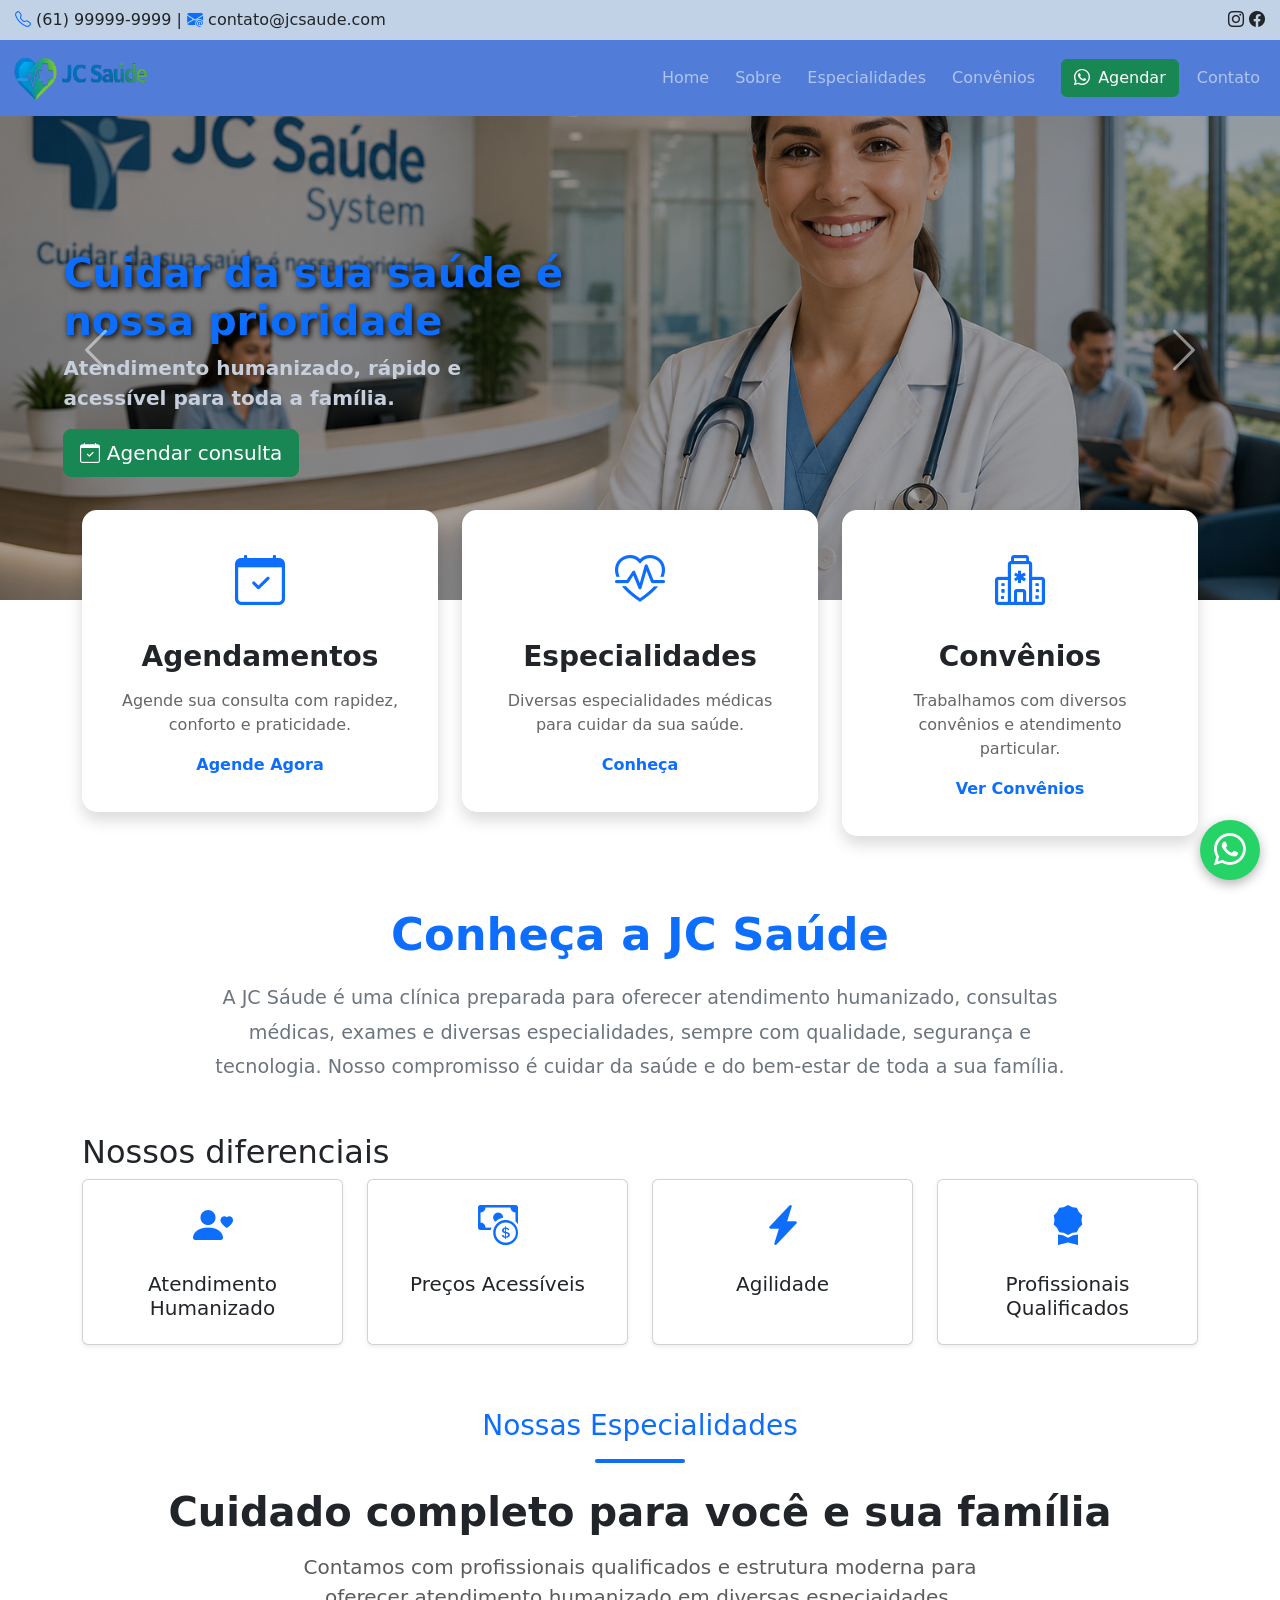
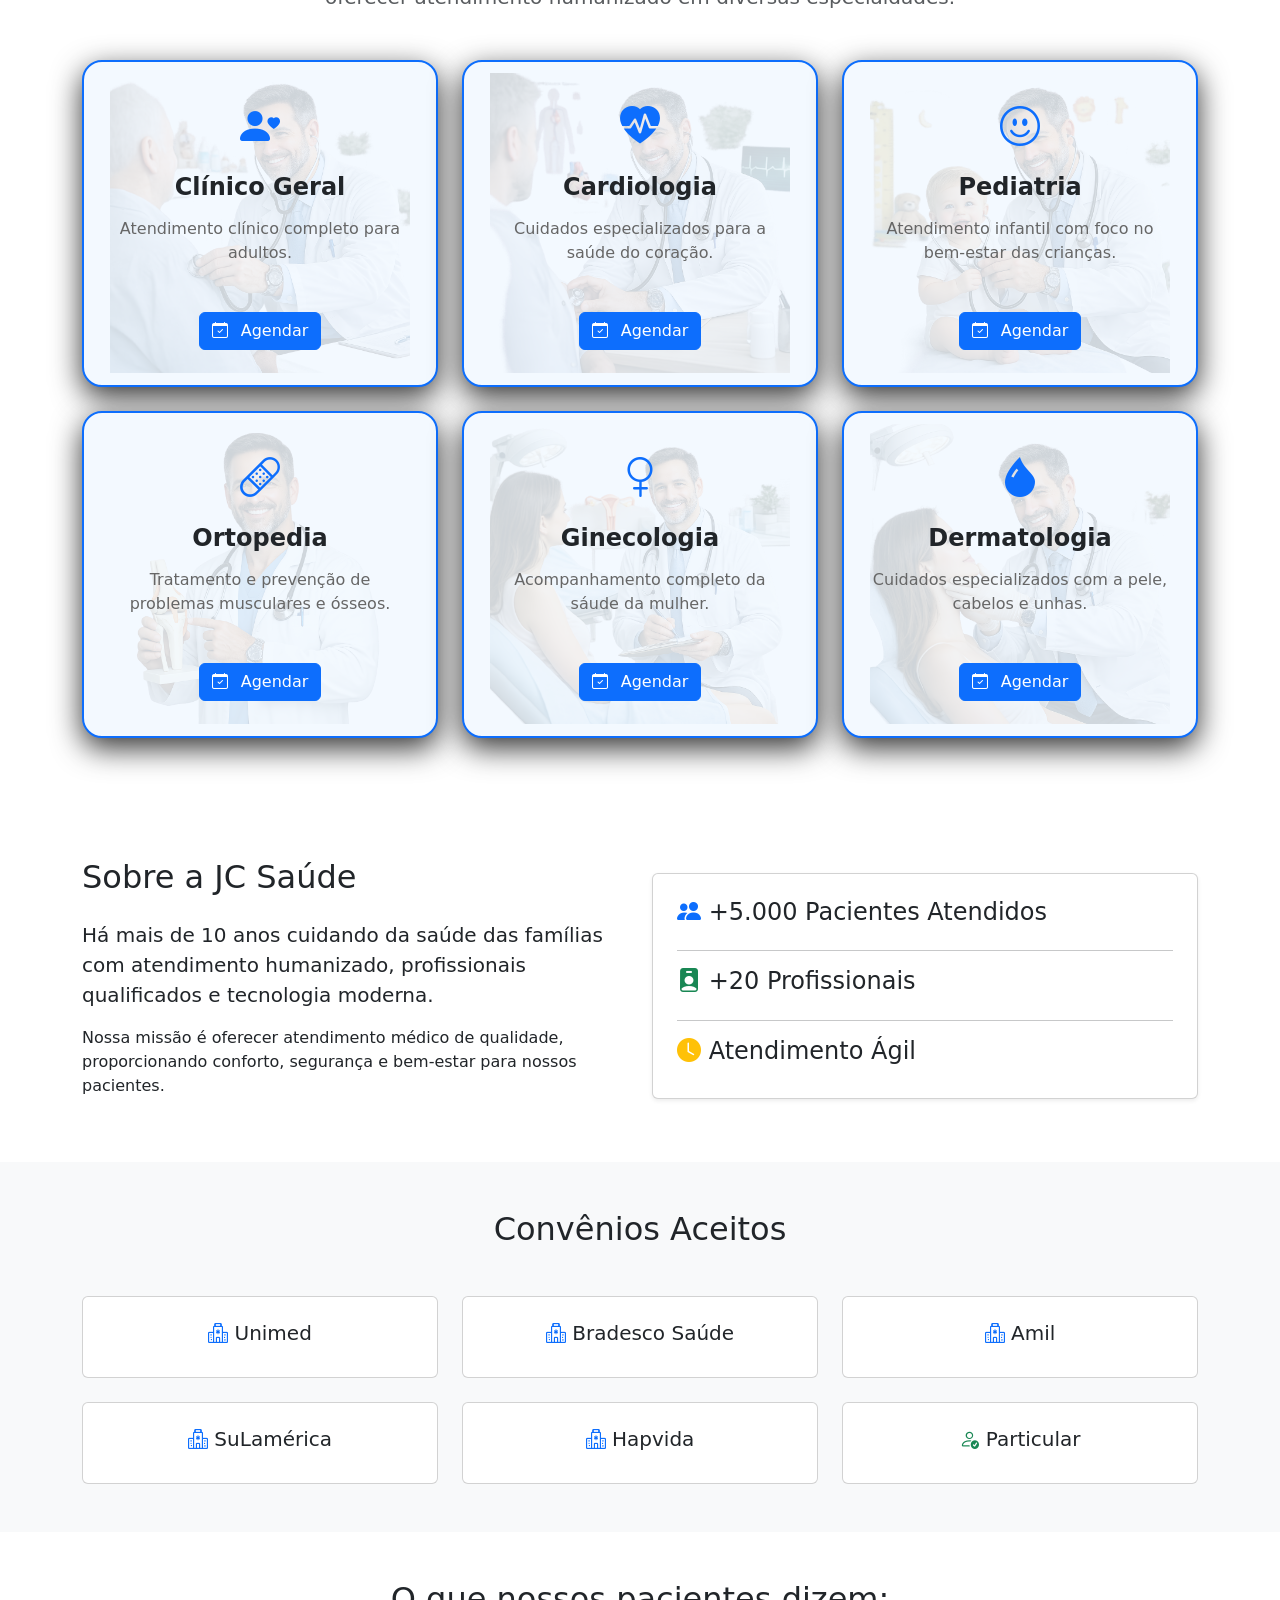
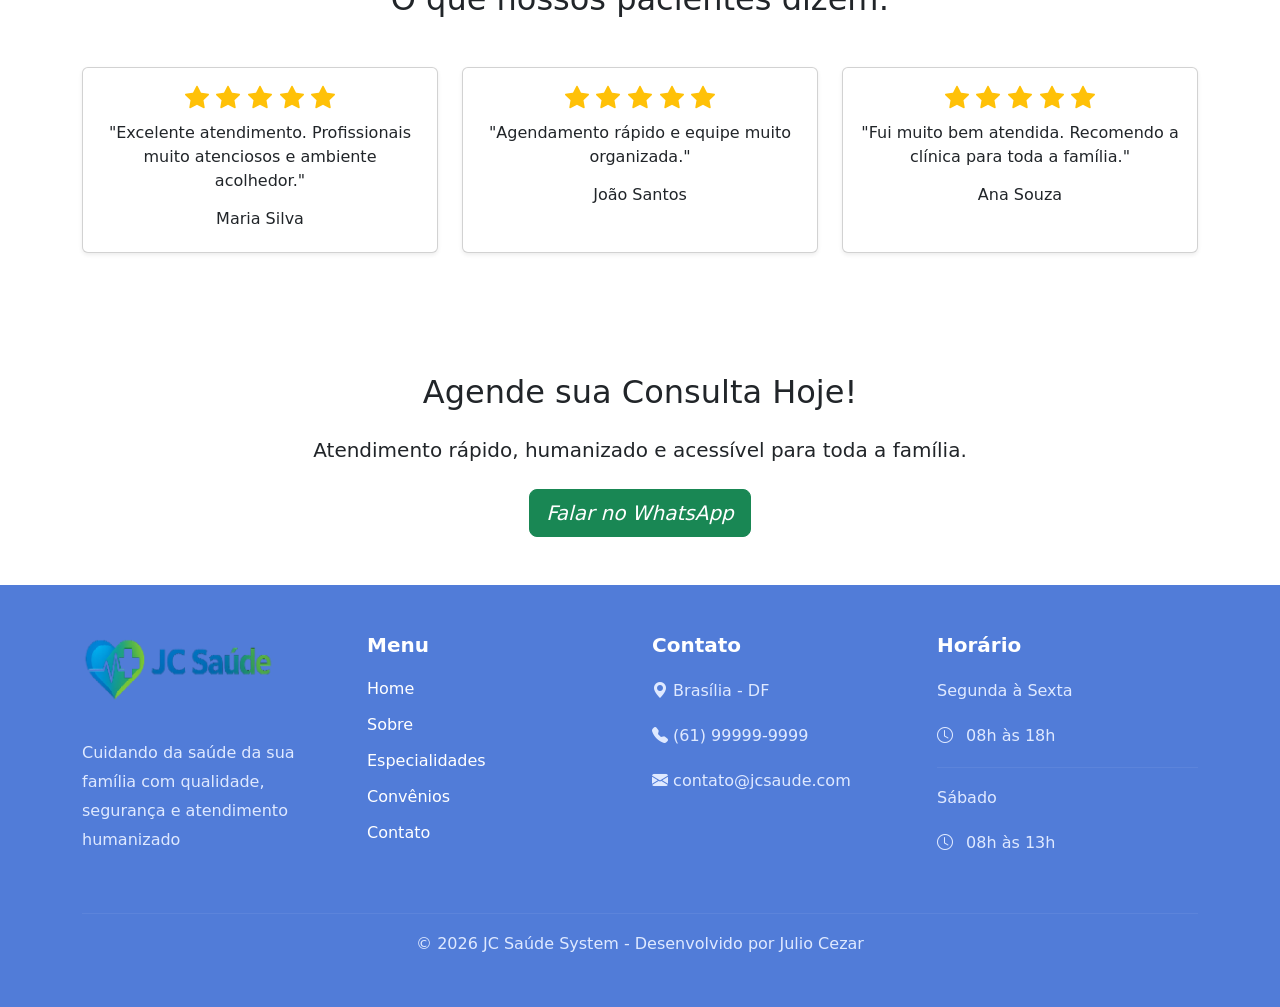
==== commit 377c551f: "Adiciona cards de especialidades com marca d´água e efeito parallax" ====
--- a/index.html
+++ b/index.html
@@ -42,7 +42,7 @@
     </header>
 
 <!-- Navbar Barra de Navegação -->
-    <nav class="navbar navbar-expand-lg bg-primary navbar-dark fixed-top">
+    <nav class="navbar navbar-expand-lg navbar-dark fixed-top">
 
         <div class="container-fluid">
 
@@ -120,6 +120,7 @@
     <div class="carousel-item active">
       <img src="img/banner1.png" class="d-block w-100" 
            alt="Consulta Médica">
+           <div class="carousel-overlay"></div>
            <div class="carousel-caption text-start mb-5">
             <h1>Cuidar da sua saúde é nossa prioridade</h1>
             <p class="fs-5">
@@ -134,6 +135,7 @@
     <div class="carousel-item">
       <img src="img/banner2.png" class="d-block w-100" 
            alt="Consultas e Exames">
+           <div class="carousel-overlay"></div>
            <div class="carousel-caption text-start">
            <h2>Consultas e Exames</h2>
            <p>Realizamos consultas e exames com qualidade, rapidez e tecnologia.
@@ -144,6 +146,7 @@
     <div class="carousel-item">
       <img src="img/banner3.png" class="d-block w-100" 
            alt="Conheça a JC Sáude">
+           <div class="carousel-overlay"></div>
            <div class="carousel-caption text-start">
            <h2>Conheça a JC Saúde</h2>
            <p>Uma clínica preparada para cuidar da sua saúde
@@ -268,72 +271,139 @@
 
           </div>
         </section>
+
 <!-- Especialidades Médicas -->
-
         <section id="especialidades" class="py-5">
           <div class="container">
 
-            <h2 class="text-center mb-5">Especialidades Médicas</h2>
+           <div class="text-center mb-5">
+            <h3 class="text-primary mb-3">
+              Nossas Especialidades
+            </h3>
+            <div class="linha-titulo"></div>
+
+              <h2 class="display-6 fw-bold mb-3">
+                Cuidado completo para você e sua família
+              </h2>
+
+              <p class="lead text-muted mx-auto" 
+                 style="max-width: 700px;">
+                Contamos com profissionais qualificados e estrutura moderna para oferecer
+                atendimento humanizado em diversas especiaidades.
+              </p>
+            </div>
 
             <div class="row">
 
-                <div class="col-md-4 mb-4">
-                    <div class="card h-100 shadow-sm">
-                        <div class="card-body">
-                            <h4><i class="bi bi-person-heart text-primary"></i> Clínica Geral</h4>
-                            <p>Atendimento clinico completo para adultos.</p>
+                <div class="col-lg-4 col-md-6 mb-4">
+                    <div class="card-especialidade" 
+                         style="--watermark:url('../img/clinico-geral.png');">
+                        <div class="card-body text-center">
+                          <i class="bi bi-person-heart text-primary fs-1"></i>
+                        <h4 class="mt-3">Clínico Geral</h4>
+                            <p>
+                              Atendimento clínico completo para adultos.
+                            </p>
+                            <a href="#contato" class="btn btn-primary">
+                              <i class="bi bi-calendar-check me-2"></i>
+                              Agendar
+                            </a>
+                         </div>
+
+                      </div>
+                   </div>
+
+                <div class="col-lg-4 col-md-6 mb-4">
+                    <div class="card-especialidade" 
+                         style="--watermark:url('../img/cardiologista.png');">
+                        <div class="card-body text-center">
+                            <i class="bi bi-heart-pulse-fill text-primary fs-1"></i> 
+                            <h4 class="mt-3">Cardiologia</h4>
+                            <p>
+                              Cuidados especializados para a saúde do coração.
+                            </p>
+                             <a href="#contato" class="btn btn-primary">
+                              <i class="bi bi-calendar-check me-2"></i>
+                              Agendar
+                            </a>
                         </div>
+
                     </div>
-                </div>
-
-                <div class="col-md-4 mb-4">
-                    <div class="card h-100 shadow-sm">
-                        <div class="card-body">
-                            <h4><i class="bi bi-heart-pulse-fill text-primary"></i> Cardiologia</h4>
-                            <p>Cuidados especializados para a saúde do coração.</p>
+                  </div>
+
+                <div class="col-lg-4 col-md-6 mb-4">
+                    <div class="card-especialidade" 
+                         style="--watermark:url('../img/pediatra.png');">
+                        <div class="card-body text-center">
+                          <i class="bi bi-emoji-smile text-primary fs-1"></i>
+                        <h4 class="mt-3">Pediatria</h4>
+                            <p>
+                              Atendimento infantil com foco no bem-estar das crianças.
+                            </p>
+                            <a href="#contato" class="btn btn-primary">
+                              <i class="bi bi-calendar-check me-2"></i>
+                              Agendar
+                            </a>
+                         </div>
+
+                      </div>
+                  </div>
+
+                <div class="col-lg-4 col-md-6 mb-4">
+                    <div class="card-especialidade" 
+                         style="--watermark:url('../img/ortopedista.png');">
+                        <div class="card-body text-center">
+                          <i class="bi bi-bandaid text-primary fs-1"></i>
+                        <h4 class="mt-3">Ortopedia</h4>
+                            <p>
+                              Tratamento e prevenção de problemas musculares e ósseos.
+                            </p>
+                            <a href="#contato" class="btn btn-primary">
+                              <i class="bi bi-calendar-check me-2"></i>
+                              Agendar
+                            </a>
                         </div>
+
+                     </div>
+                  </div>
+
+                <div class="col-lg-4 col-md-6 mb-4">
+                    <div class="card-especialidade" 
+                         style="--watermark:url('../img/ginecologista.png');">
+                        <div class="card-body text-center">
+                          <i class="bi bi-gender-female text-primary fs-1"></i>
+                        <h4 class="mt-3">Ginecologia</h4>
+                            <p>
+                              Acompanhamento completo da sáude da mulher.
+                            </p>
+                            <a href="#contato" class="btn btn-primary">
+                              <i class="bi bi-calendar-check me-2"></i>
+                              Agendar
+                            </a>
+                       </div>
+
+                  </div>
+                </div>
+
+                <div class="col-lg-4 col-md-6 mb-4">
+                    <div class="card-especialidade" 
+                         style="--watermark:url('../img/demartologista.png');">
+                        <div class="card-body text-center">
+                          <i class="bi bi-droplet-fill text-primary fs-1"></i>
+                        <h4 class="mt-3">Dermatologia</h4>
+                            <p>
+                              Cuidados especializados com a pele, cabelos e unhas.
+                            </p>
+                            <a href="#contato" class="btn btn-primary">
+                              <i class="bi bi-calendar-check me-2"></i>
+                              Agendar
+                            </a>
+                        </div>
+
                     </div>
-                </div>
-
-                <div class="col-md-4 mb-4">
-                    <div class="card h-100 shadow-sm">
-                        <div class="card-body">
-                            <h4><i class="bi bi-emoji-smile-fill text-primary"></i> Pediatria</h4>
-                            <p>Atendimento infantil com foco no bem-estar das crianças.</p>
-                        </div>
-                    </div>
-                </div>
-
-                <div class="col-md-4 mb-4">
-                    <div class="card h-100 shadow-sm">
-                        <div class="card-body">
-                            <h4><i class="bi bi-bandaid-fill text-primary"></i> Ortopedia</h4>
-                            <p>Tratamento e prevenção de problemas musculares e ósseos.</p>
-                        </div>
-                    </div>
-                </div>
-
-                <div class="col-md-4 mb-4">
-                    <div class="card h-100 shadow-sm">
-                        <div class="card-body">
-                            <h4><i class="bi bi-gender-female text-primary"></i> Ginecologia</h4>
-                            <p>Acompanhamento da saúde da mulher.</p>
-                        </div>
-                    </div>
-                </div>
-
-                <div class="col-md-4 mb-4">
-                    <div class="card h-100 shadow-sm">
-                        <div class="card-body">
-                            <h4><i class="bi bi-droplet-fill text-primary"></i> Dermatologia</h4>
-                            <p>Cuidados com a pele, cabelos e unhas.</p>
-                        </div>
-                    </div>
-                </div>
-
-             </div>
-
-          </div>
+                 </div>
+              </div>
+           </div>
         </section>
     
 <!-- Sobre a clínica -->
@@ -521,18 +591,73 @@
     </main>
 
 <!-- Rodapé -->
-    <footer id="contato" class="bg-primary text-white py-4">
+    <footer class="footer-jc text-white py-5">
       
-      <div class="container text-center">
-
-        <h5>JC Saúde System</h5>
-
-        <p>Atendimento humanizado para toda a família.</p>
-
-        <p><i class="bi bi-telephone"></i> (61) 99999-9999</p>
-
-        <p><i class="bi bi-envelope-at-fill"></i> contato@jcsaude.com</p>
-
+      <div class="container">
+
+        <div class="row">
+          <div class="col-lg-3 mb-4">
+
+            <img src="img/logo2.png" 
+                 alt="JC Saúde"
+                 style="height: 70px;">
+
+                 <p class="mt-3">Cuidando da saúde da sua família com qualidade, 
+                  segurança e atendimento humanizado
+                 </p>
+               </div>
+
+          <div class="col-lg-3 mb-4">
+            <h5>Menu</h5>
+            <ul class="list-unstyled">
+              <li><a href="#inicio">Home</a></li>
+              <li><a href="#sobre">Sobre</a></li>
+              <li><a href="#especialidades">Especialidades</a></li>
+              <li><a href="#convenios">Convênios</a></li>
+              <li><a href="contato.html">Contato</a></li>
+            </ul>
+          </div>
+
+           <div class="col-lg-3 mb-4">
+            <h5>Contato</h5>
+            <p>
+              <i class="bi bi-geo-alt-fill"></i>
+              Brasília - DF
+            </p>
+
+            <p>
+              <i class="bi bi-telephone-fill"></i>
+              (61) 99999-9999
+            </p>
+
+            <p>
+              <i class="bi bi-envelope-fill"></i>
+              contato@jcsaude.com
+            </p>
+         </div>
+
+           <div class="col-lg-3 mb-4">
+            <h5>Horário</h5>
+            <p>Segunda à Sexta</p>
+            <p>
+              <i class="bi bi-clock me-2"></i>
+              08h às 18h
+            </p>
+            <hr>
+            <p>Sábado</p>
+            <p>
+              <i class="bi bi-clock me-2"></i>
+              08h às 13h
+            </p>
+        </div>
+      </div>
+      <hr>
+      
+      <div class="text-center">
+        <p class="mb-0">
+          © <span id="ano"></span> JC Saúde System - Desenvolvido por Julio Cezar
+        </p>
+        </div>
       </div>
     </footer>
 
--- a/css/style.css
+++ b/css/style.css
@@ -10,7 +10,7 @@
 .card:hover {
     transform: translateY(-5px);
     box-shadow: 0 10px 25px rgba(0, 0, 0, 0.15);
-    background-color: #28a745;
+    background-color: #74e08b;
     color: white;
 }
 
@@ -23,7 +23,7 @@
 /* Cabeçalho Superior */
 header {
     height: 40px;
-    background-color: #c1e6d5;
+    background-color: #c1d2e6;
     padding: 8px 15px;
     display: flex;
     justify-content: space-between;
@@ -33,6 +33,9 @@
     cursor: pointer;
     transition: 0.3s;
     color: #0d6efd;
+}
+.navbar {
+    background-color: #517cd8;
 }
 
 /* Menu Fixo */
@@ -106,8 +109,9 @@
     text-shadow: 2px 2px 6px rgba(0, 0, 0, 35);
 }
 .carousel-caption p {
-    color: #0d6efd;
-    font-size: 1.2rem;
+    color: #c6cfdb;
+    font-size: 1.4rem;
+    font-weight: bold;
 }
 
 /* Indicadores do Carousel */
@@ -120,6 +124,22 @@
 .carousel-control-prev-icon, .carousel-control-next-icon {
     width: 50px;
     height: 50px;
+}
+/* Camada escura do Carousel */
+.carousel-item {
+    position: relative;
+}
+.carousel-overlay {
+    position: absolute;
+    top: 0;
+    left: 0;
+    width: 100%;
+    height: 100%;
+    background: rgba(0, 0, 0, 0.35);
+    z-index: 1;
+}
+.carousel-caption {
+    z-index: 2;
 }
 
 /* Cards abaixo do Carousel */
@@ -197,4 +217,138 @@
 }
 .navbar.subir {
     top: 0 !important;
+}
+
+/* Rodapé */
+.footer-jc {
+    background: linear-gradient(135deg,#517cd8,#517cd8);
+}
+.footer-jc h5 {
+    font-weight: bold;
+    margin-bottom: 20px;
+}
+.footer-jc p {
+    color: #dfe9ff;
+    line-height: 1.8;
+}
+.footer-jc ul {
+    padding: 0;
+}
+.footer-jc ul li {
+    list-style: none;
+    margin-bottom: 12px;
+}
+.footer-jc a {
+    color: white;
+    text-decoration: none;
+    transition: 0.3s;
+}
+.footer-jc a:hover {
+    color: #7ee787;
+    padding-left: 8px;
+}
+.footer-jc hr {
+    border-color: rgba(255, 255, 255, .25);
+}
+.footer-jc img {
+    margin-bottom: 20px;
+}
+/* Especialidades Médicas */
+.linha-titulo {
+width: 90px;
+height: 4px;
+background: #0d6efd;
+margin: 10px auto 25px;
+border-radius: 10px;
+}
+/* Cards das Especialidades */
+.card-especialidade {
+    position: relative;
+    background: #f3f9ff;
+    border-radius: 20px;
+    padding: 35px 25px;
+    text-align: center;
+    overflow: hidden;
+    box-shadow: 0 10px 30px rgba(0, 0, 0,0.8);
+    transition: .35s;
+    border: 2px solid #0d6efd;
+}
+.card-especialidade:hover {
+    transform: translateY(-10px);
+    box-shadow: 0 18px 35px rgba(0, 0, 0,.18);
+}
+.icone-especialidade {
+    width: 80px;
+    height: 80px;
+    background: #0d6efd;
+    color: white;
+    border-radius: 50px;
+    display: flex;
+    justify-content: center;
+    align-items: center;
+    margin: auto auto 25px;
+    font-size: 35px;
+}
+.card-especialidade h4 {
+    font-weight: 700;
+    margin-bottom: 15px;
+}
+.card-especialidade p {
+    color: #666;
+    margin-bottom: 25px;
+    min-height: 70px;
+}
+/* Marca d´água dos Cards */
+.card-especialidade::before {
+content: "";
+position: absolute;
+top: 50%;
+left: 50%;
+transform: translate(-50%, -50%);
+width: 300px;
+height: 300px;
+background-image: var(--watermark);
+background-repeat: no-repeat;
+background-position: center;
+background-size: contain;
+opacity: 0.15;
+z-index: 0;
+}
+.card-especialidade>* {
+    position: relative;
+    z-index: 1;
+}
+
+/* Parallax- Página de Contato */
+.parallax-contato {
+    background-image: url("../img/parallax-contato.png");
+    background-attachment: fixed;
+    background-position: center;
+    background-repeat: no-repeat;
+    background-size: cover;
+    min-height: 450px;
+    display: flex;
+    align-items: center;
+    justify-content: center;
+}
+.parallax-overlay {
+    width: 100%;
+    height: 100%;
+    background: rgba(13, 110, 253, 0.45);
+    display: flex;
+    align-items: center;
+    justify-content: center;
+    padding: 100px 20px;
+}
+.parallax-overlay h2 {
+    color: #fff;
+    font-size: 3rem;
+    font-weight: 700;
+    margin-bottom: 20px;
+}
+.parallax-overlay p {
+    color: #fff;
+    font-size: 1.2rem;
+    max-width: 700px;
+    margin: 0 auto 30px;
 }
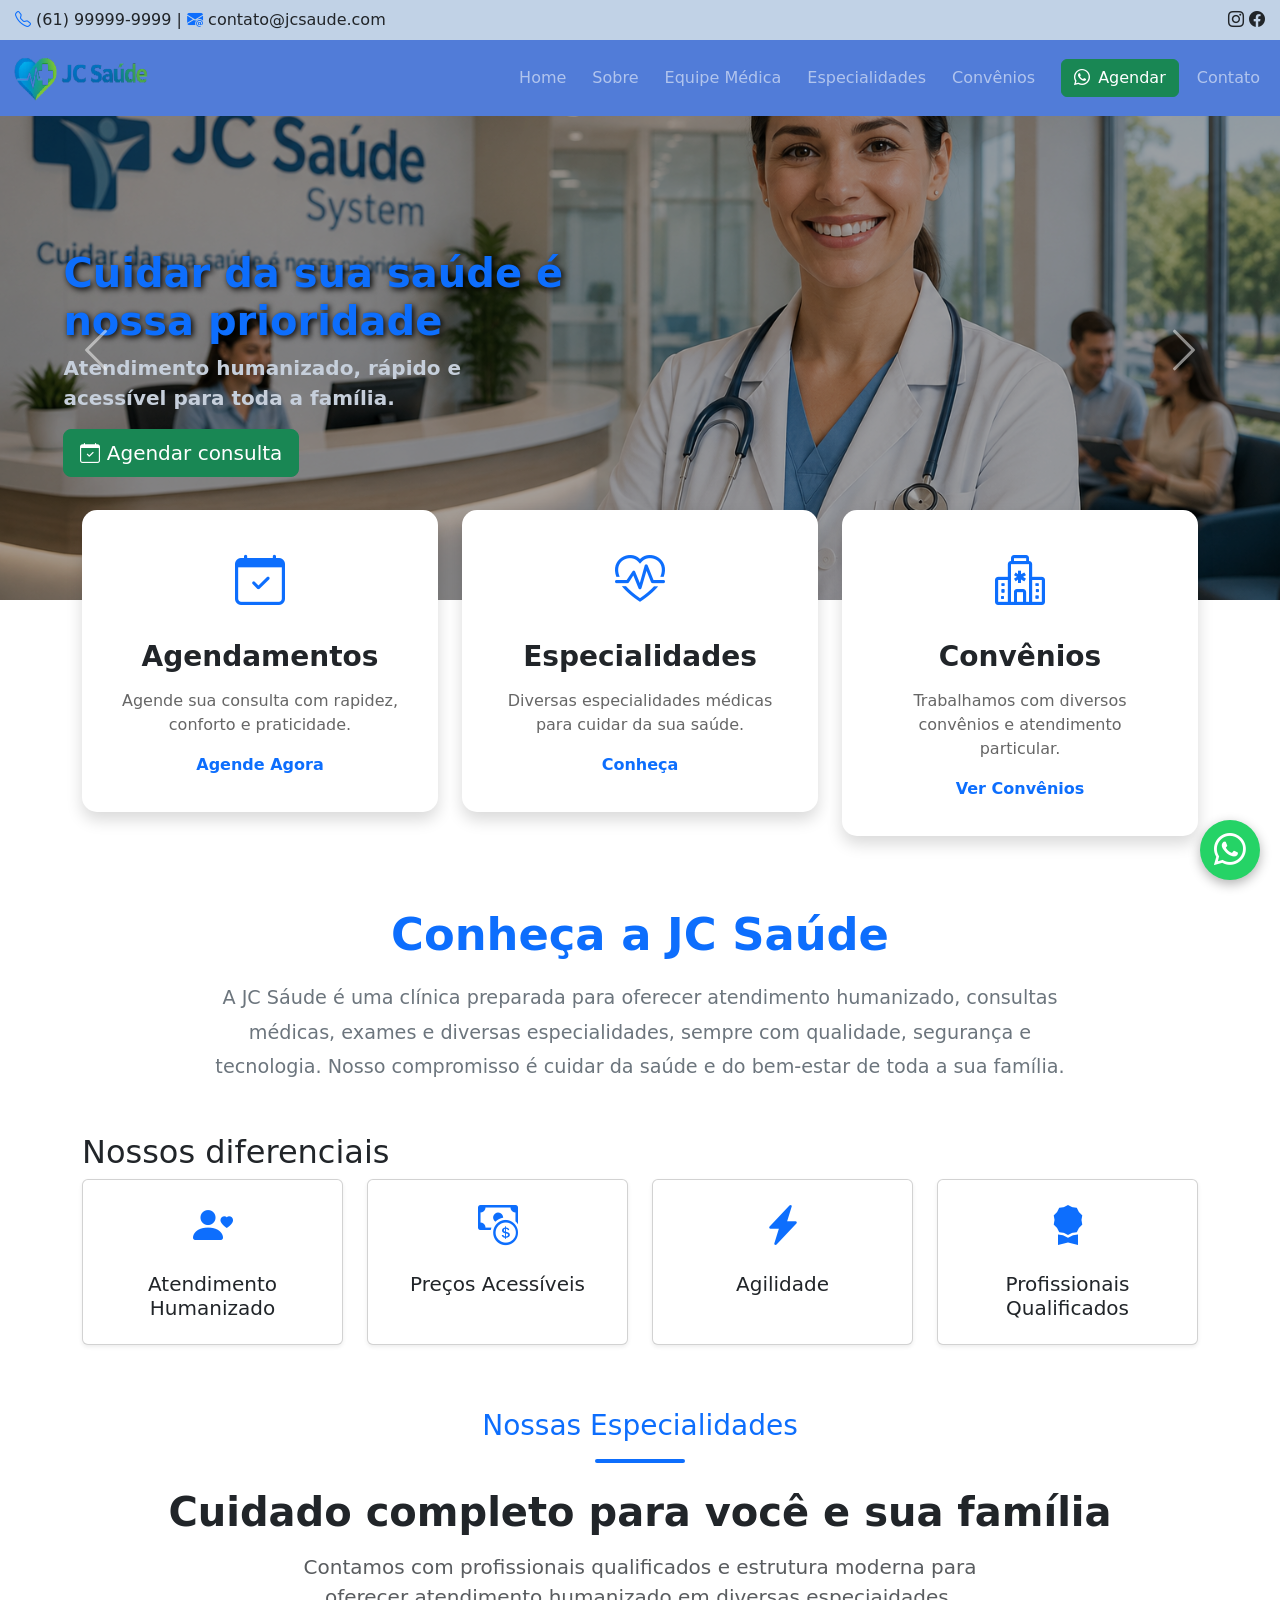
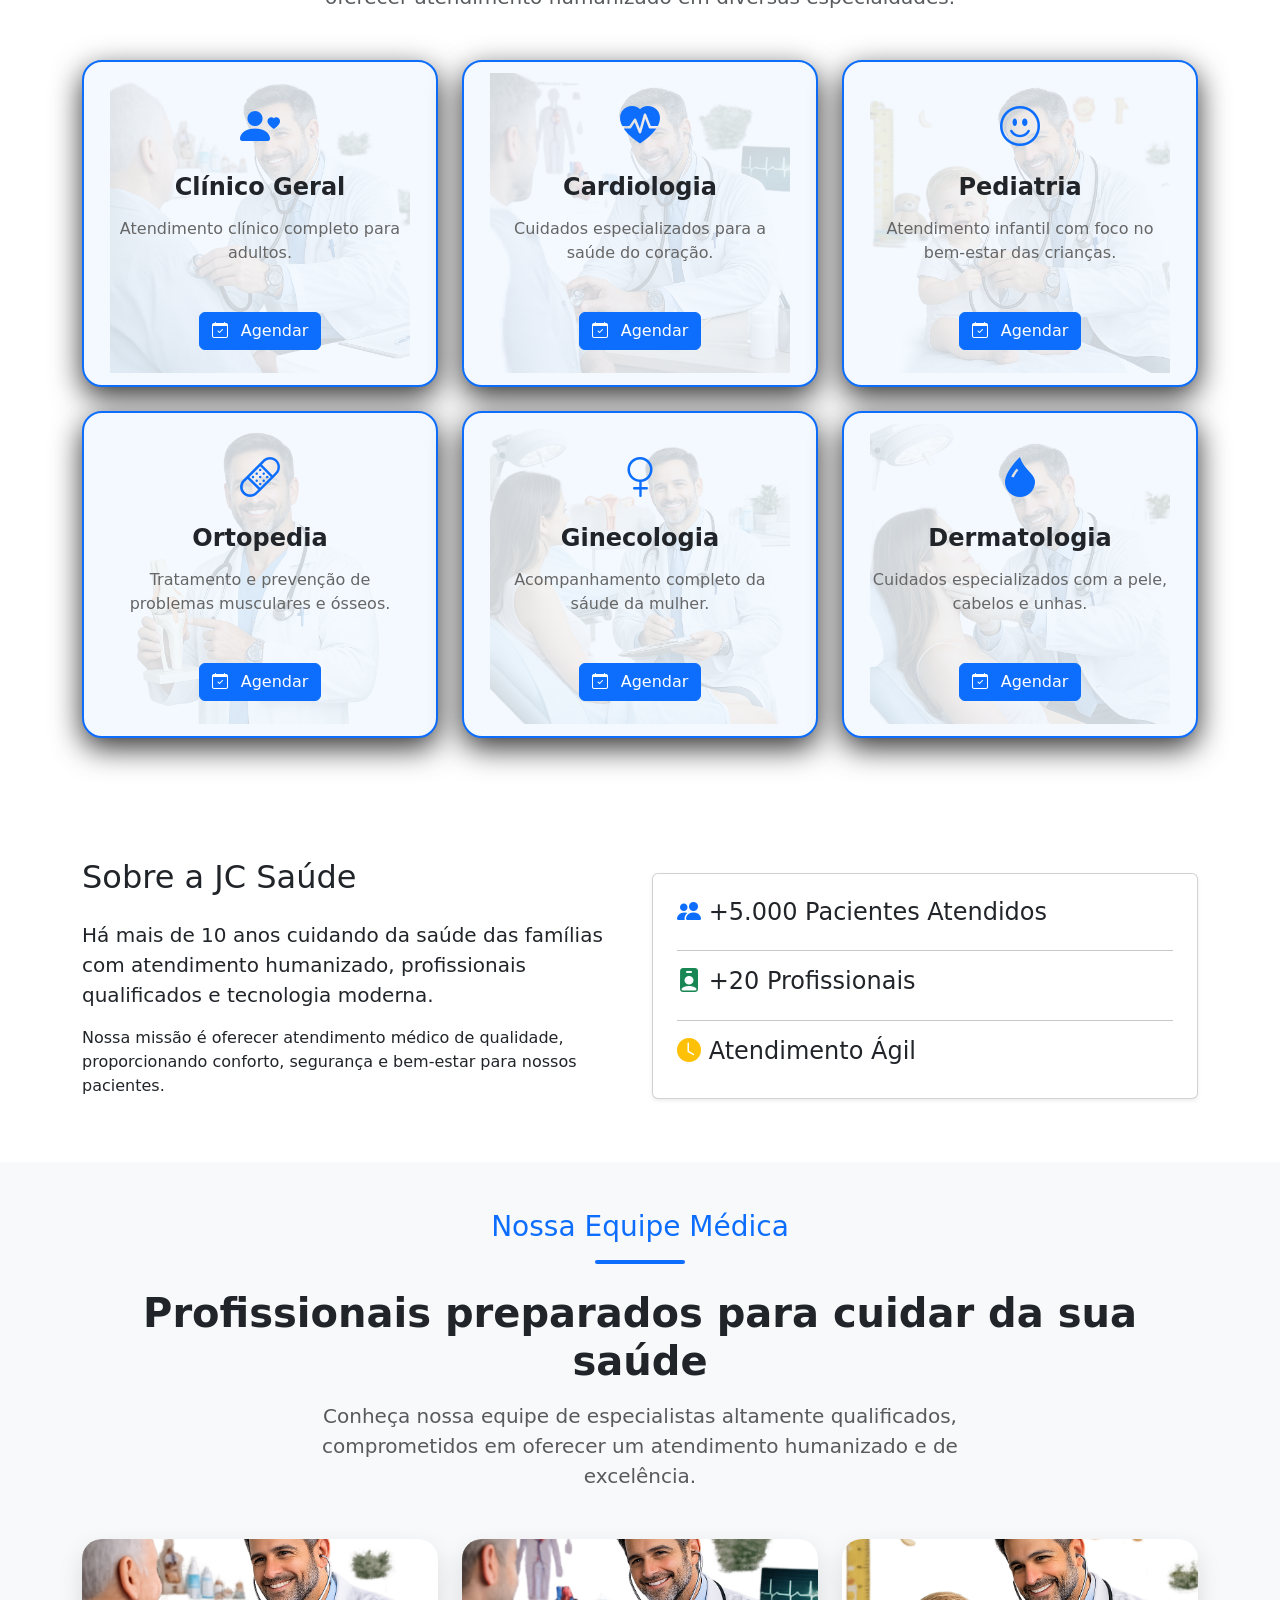
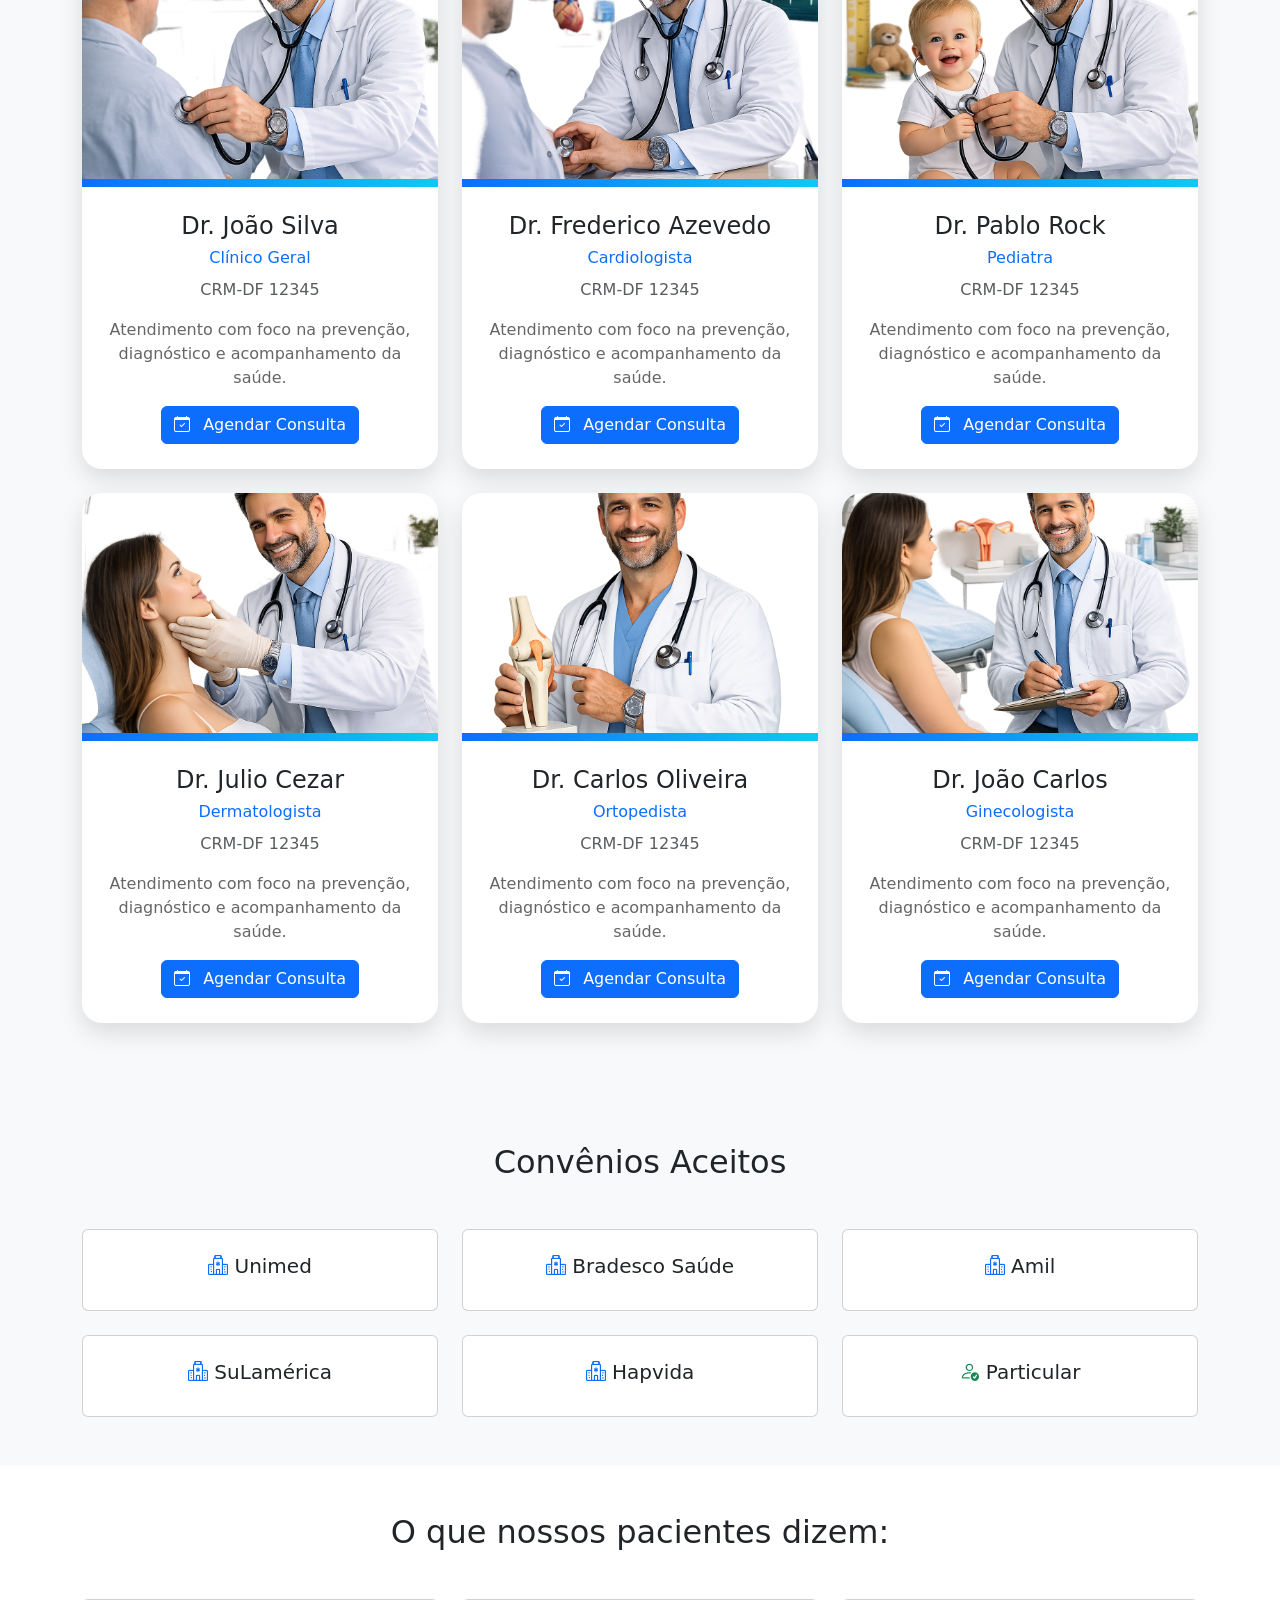
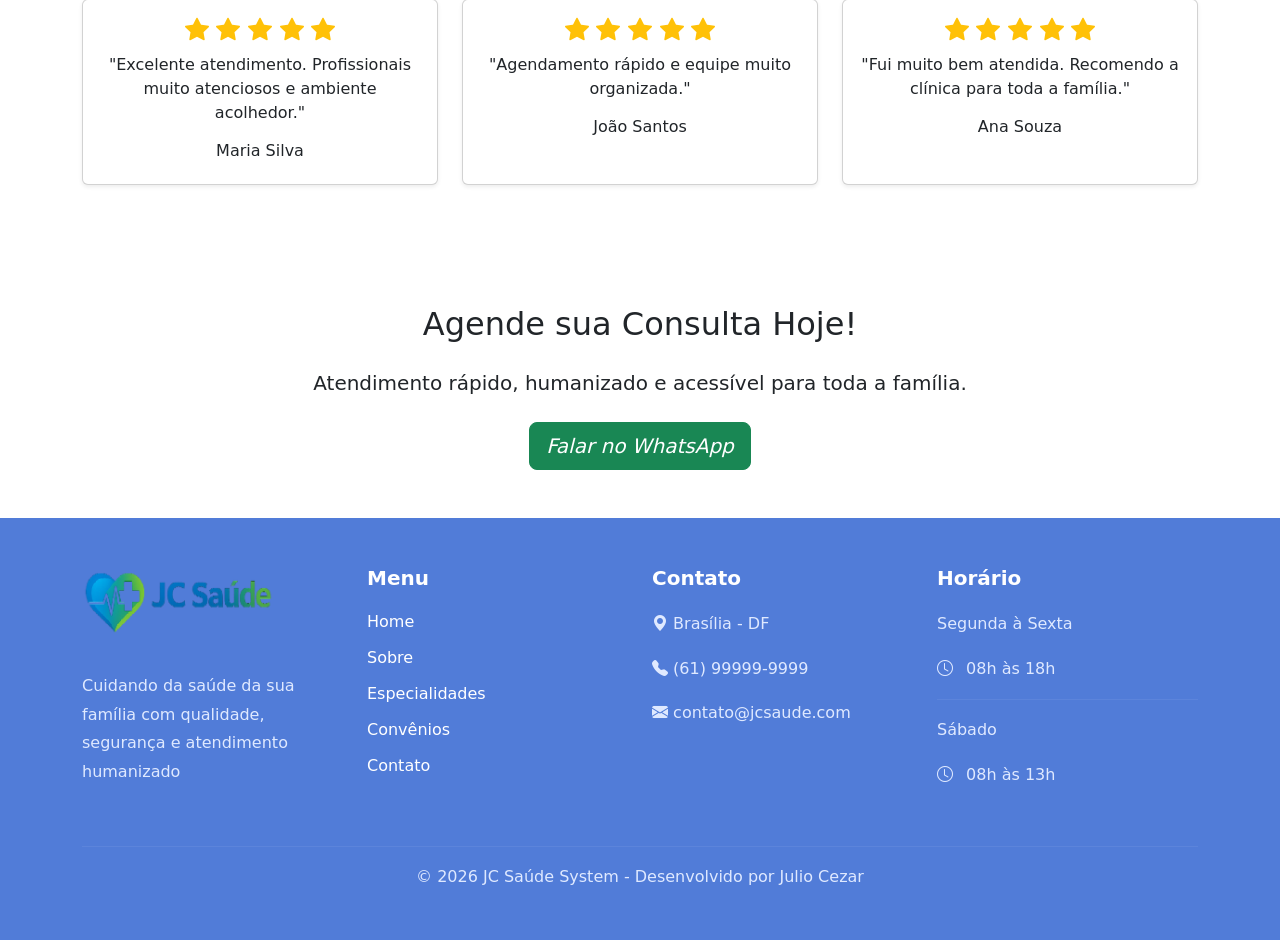
==== commit f18d244a: "adiciona seção de equipe medica e atualiza menu de navegação" ====
--- a/index.html
+++ b/index.html
@@ -68,6 +68,10 @@
 
             <li class="nav-item">
               <a class="nav-link"href="#sobre">Sobre</a>
+            </li>
+
+            <li class="nav-item">
+              <a class="nav-link"href="#equipe">Equipe Médica</a>
             </li>
 
             <li class="nav-item">
@@ -447,7 +451,197 @@
               </div>
             </div>
           </div>
-        </section>    
+        </section>  
+        
+<!-- Equipe Médica -->
+ <section id="equipe" class="py-5 bg-light">
+  <div class="container">
+    <div class="text-center mb-5">
+      <h3 class="text-primary mb-3">
+        Nossa Equipe Médica
+      </h3>
+      <div class="linha-titulo"></div>
+      <h2 class="display-6 fw-bold mb-3">
+        Profissionais preparados para cuidar da sua saúde
+      </h2>
+      <p class="lead text-muted mx-auto"
+         style="max-width: 700px;">
+         Conheça nossa equipe de especialistas altamente qualificados,
+         comprometidos em oferecer um atendimento humanizado e de excelência.
+        </p>
+    </div>
+    <div class="row">
+
+      <div class="col-lg-4 col-md-6 mb-4">
+        <div class="card-medico text-center">
+          <img src="img/clinico-geral.png" 
+               class="img-fluid foto-medico" 
+               alt="clínico Geral">
+               <div class="faixa-medico"></div>
+               <div class="card-body">
+                <h4>Dr. João Silva</h4>
+                <h6 class="text-primary">
+                  Clínico Geral
+                </h6>
+
+                <p class="text-muted">
+                  CRM-DF 12345
+                </p>
+                <p>
+                  Atendimento com foco na prevenção,
+                  diagnóstico e acompanhamento da saúde.
+                </p>
+
+                <a href="#contato" class="btn btn-primary">
+                  <i class="bi bi-calendar-check me-2"></i>
+                  Agendar Consulta
+                </a>
+               </div>             
+            </div>           
+        </div>
+        
+         <div class="col-lg-4 col-md-6 mb-4">
+        <div class="card-medico text-center">
+          <img src="img/cardiologista.png" 
+               class="img-fluid foto-medico" 
+               alt="clínico Geral">
+               <div class="faixa-medico"></div>
+               <div class="card-body">
+                <h4>Dr. Frederico Azevedo</h4>
+                <h6 class="text-primary">
+                  Cardiologista
+                </h6>
+
+                <p class="text-muted">
+                  CRM-DF 12345
+                </p>
+                <p>
+                  Atendimento com foco na prevenção,
+                  diagnóstico e acompanhamento da saúde.
+                </p>
+
+                <a href="#contato" class="btn btn-primary">
+                  <i class="bi bi-calendar-check me-2"></i>
+                  Agendar Consulta
+                </a>
+               </div>             
+            </div>           
+        </div>
+
+         <div class="col-lg-4 col-md-6 mb-4">
+        <div class="card-medico text-center">
+          <img src="img/pediatra.png" 
+               class="img-fluid foto-medico" 
+               alt="clínico Geral">
+               <div class="faixa-medico"></div>
+               <div class="card-body">
+                <h4>Dr. Pablo Rock</h4>
+                <h6 class="text-primary">
+                  Pediatra
+                </h6>
+
+                <p class="text-muted">
+                  CRM-DF 12345
+                </p>
+                <p>
+                  Atendimento com foco na prevenção,
+                  diagnóstico e acompanhamento da saúde.
+                </p>
+
+                <a href="#contato" class="btn btn-primary">
+                  <i class="bi bi-calendar-check me-2"></i>
+                  Agendar Consulta
+                </a>
+               </div>             
+            </div>           
+        </div>
+
+         <div class="col-lg-4 col-md-6 mb-4">
+        <div class="card-medico text-center">
+          <img src="img/demartologista.png" 
+               class="img-fluid foto-medico" 
+               alt="clínico Geral">
+               <div class="faixa-medico"></div>
+               <div class="card-body">
+                <h4>Dr. Julio Cezar</h4>
+                <h6 class="text-primary">
+                  Dermatologista
+                </h6>
+
+                <p class="text-muted">
+                  CRM-DF 12345
+                </p>
+                <p>
+                  Atendimento com foco na prevenção,
+                  diagnóstico e acompanhamento da saúde.
+                </p>
+
+                <a href="#contato" class="btn btn-primary">
+                  <i class="bi bi-calendar-check me-2"></i>
+                  Agendar Consulta
+                </a>
+               </div>             
+            </div>           
+        </div>
+
+         <div class="col-lg-4 col-md-6 mb-4">
+        <div class="card-medico text-center">
+          <img src="img/ortopedista.png" 
+               class="img-fluid foto-medico" 
+               alt="clínico Geral">
+               <div class="faixa-medico"></div>
+               <div class="card-body">
+                <h4>Dr. Carlos Oliveira</h4>
+                <h6 class="text-primary">
+                  Ortopedista
+                </h6>
+
+                <p class="text-muted">
+                  CRM-DF 12345
+                </p>
+                <p>
+                  Atendimento com foco na prevenção,
+                  diagnóstico e acompanhamento da saúde.
+                </p>
+
+                <a href="#contato" class="btn btn-primary">
+                  <i class="bi bi-calendar-check me-2"></i>
+                  Agendar Consulta
+                </a>
+               </div>             
+            </div>           
+        </div>
+
+         <div class="col-lg-4 col-md-6 mb-4">
+        <div class="card-medico text-center">
+          <img src="img/ginecologista.png" 
+               class="img-fluid foto-medico" 
+               alt="clínico Geral">
+               <div class="faixa-medico"></div>
+               <div class="card-body">
+                <h4>Dr. João Carlos</h4>
+                <h6 class="text-primary">
+                  Ginecologista
+                </h6>
+
+                <p class="text-muted">
+                  CRM-DF 12345
+                </p>
+                <p>
+                  Atendimento com foco na prevenção,
+                  diagnóstico e acompanhamento da saúde.
+                </p>
+
+                <a href="#contato" class="btn btn-primary">
+                  <i class="bi bi-calendar-check me-2"></i>
+                  Agendar Consulta
+                </a>
+               </div>             
+            </div>           
+        </div>
+      </div>
+  </div>
+ </section>
 
 <!-- Convênios aceitos -->        
         <section id="convenios" class="py-5 bg-light">
--- a/css/style.css
+++ b/css/style.css
@@ -351,4 +351,45 @@
     font-size: 1.2rem;
     max-width: 700px;
     margin: 0 auto 30px;
-}+}
+
+/* Equipe Médica */
+.card-medico {
+    background: #fff;
+    border-radius: 20px;
+    overflow: hidden;
+    box-shadow: 0 10px 25px rgba(0, 0, 0, .12);
+    transition: .35s;
+}
+.card-medico:hover {
+    transform: translateY(-10px);
+    box-shadow: 0 18px 35px rgba(0, 0, 0, .20);
+}
+.foto-medico {
+    width: 100%;
+    height: 240px;
+    object-fit: cover;
+    transition: .35s;
+}
+.card-medico:hover .foto-medico {
+    transition: scale(1.05);
+}
+.card-medico .card-body {
+    padding: 25px;
+}
+.card-medico h4 {
+font-size: 700;
+margin-bottom: 8px;
+}
+.card-medico h6 {
+    font-size: 600;
+    margin-bottom: 10px;
+}
+.card-medico p {
+    color: #666;
+}
+.faixa-medico {
+    width: 100%;
+    height: 8px;
+    background: linear-gradient(90deg, #0d6efd, #0dcaf0);
+}
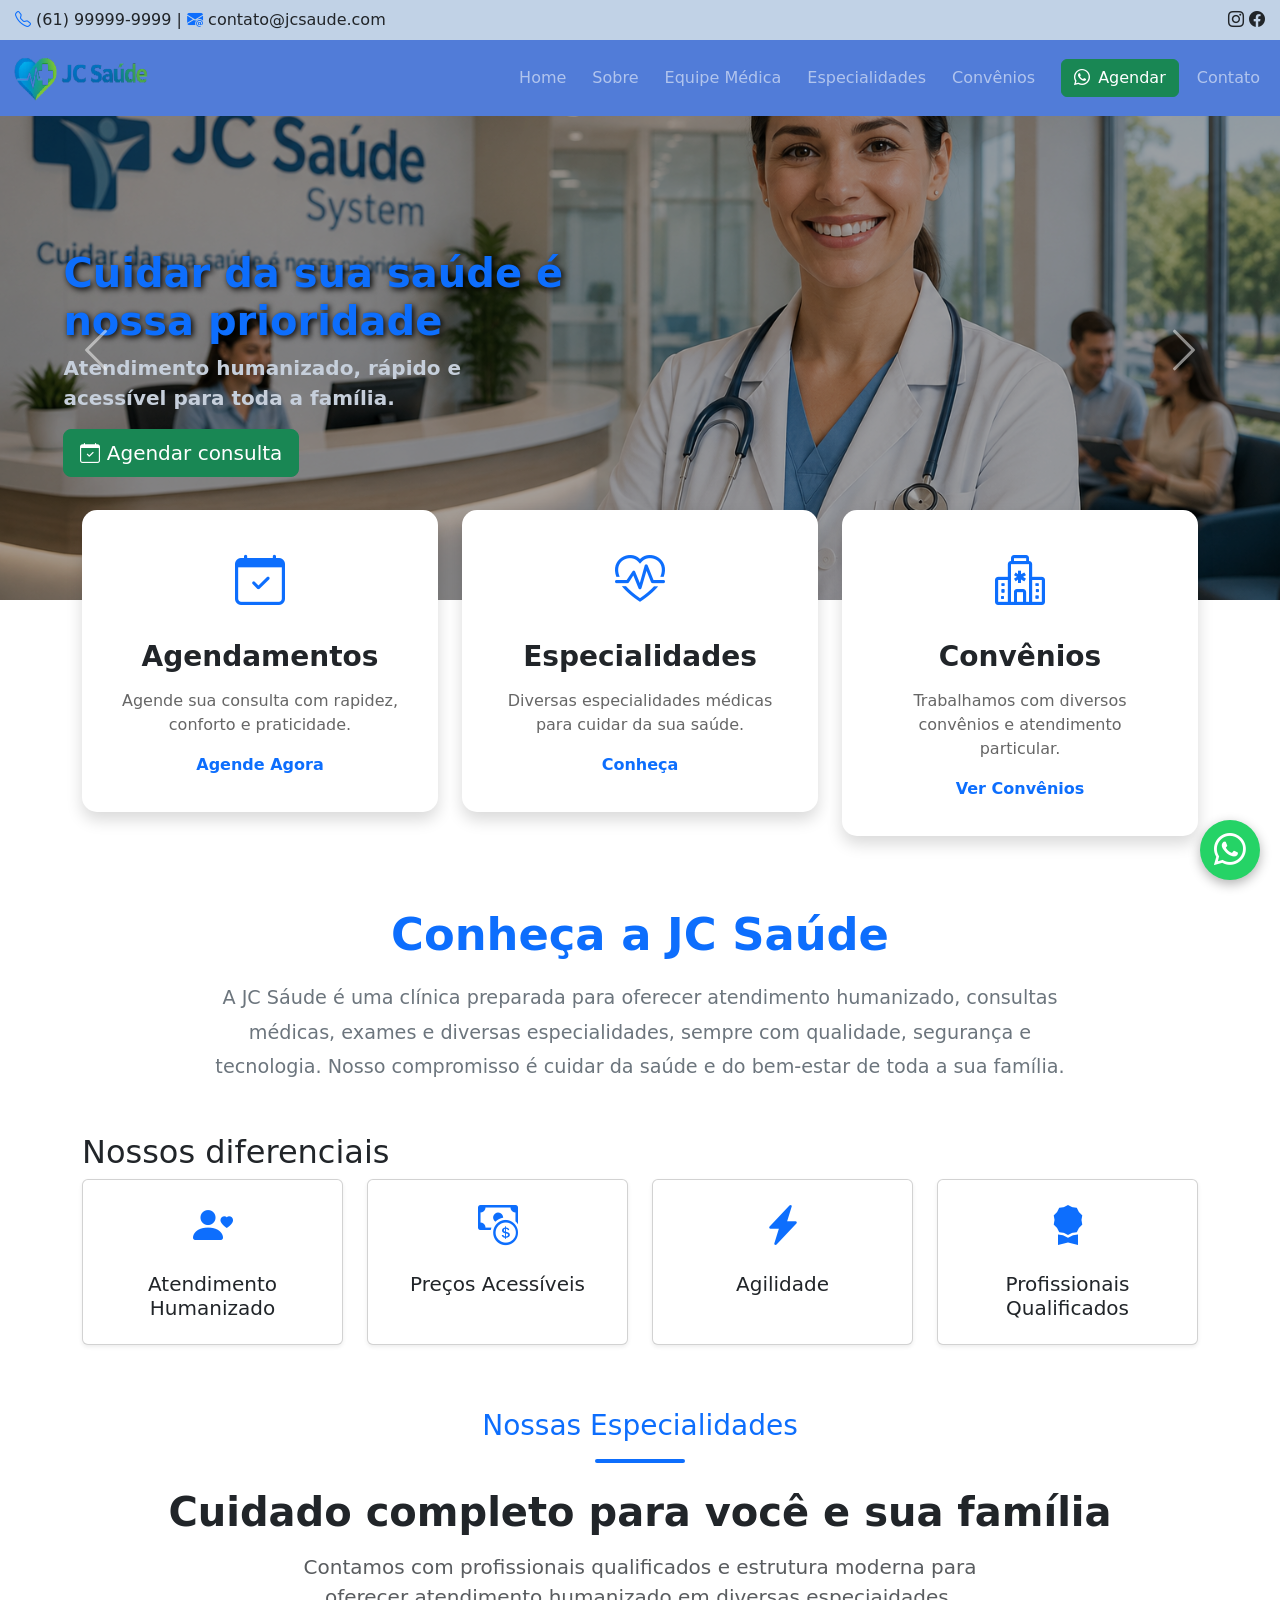
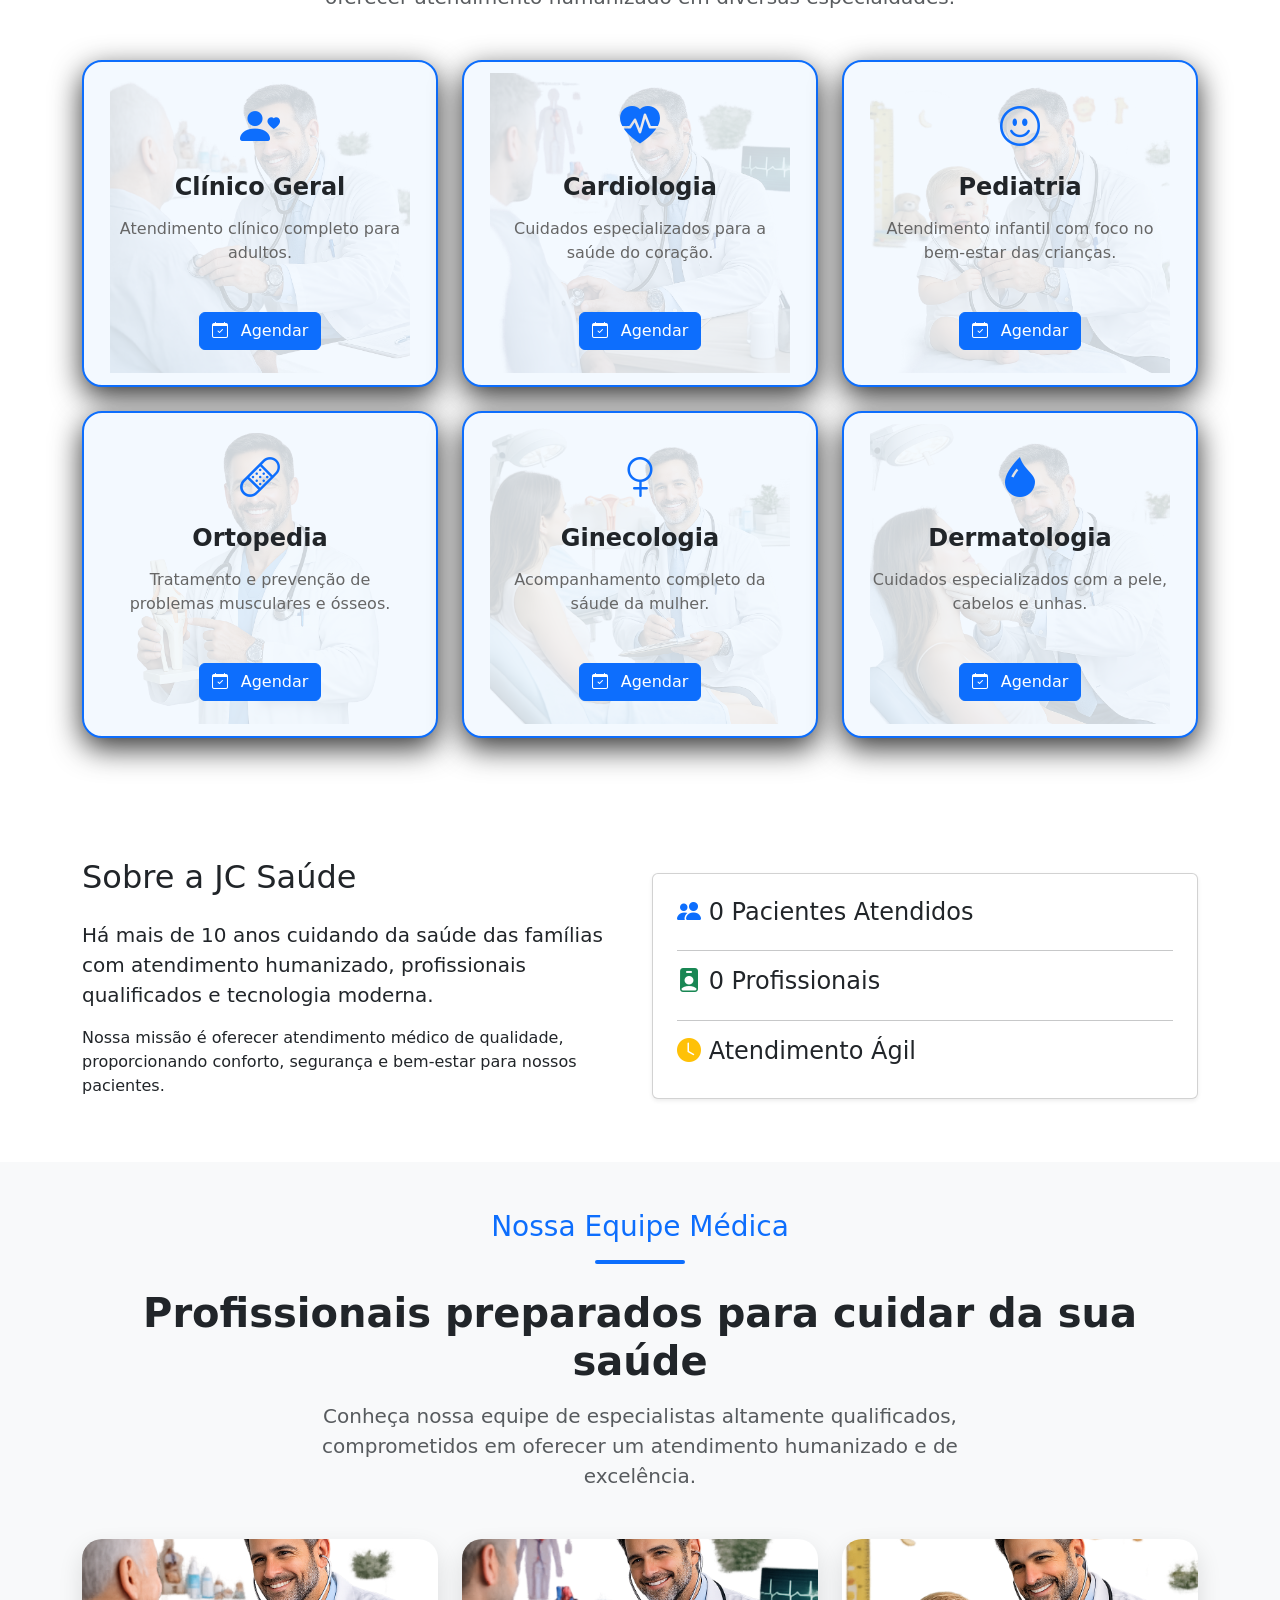
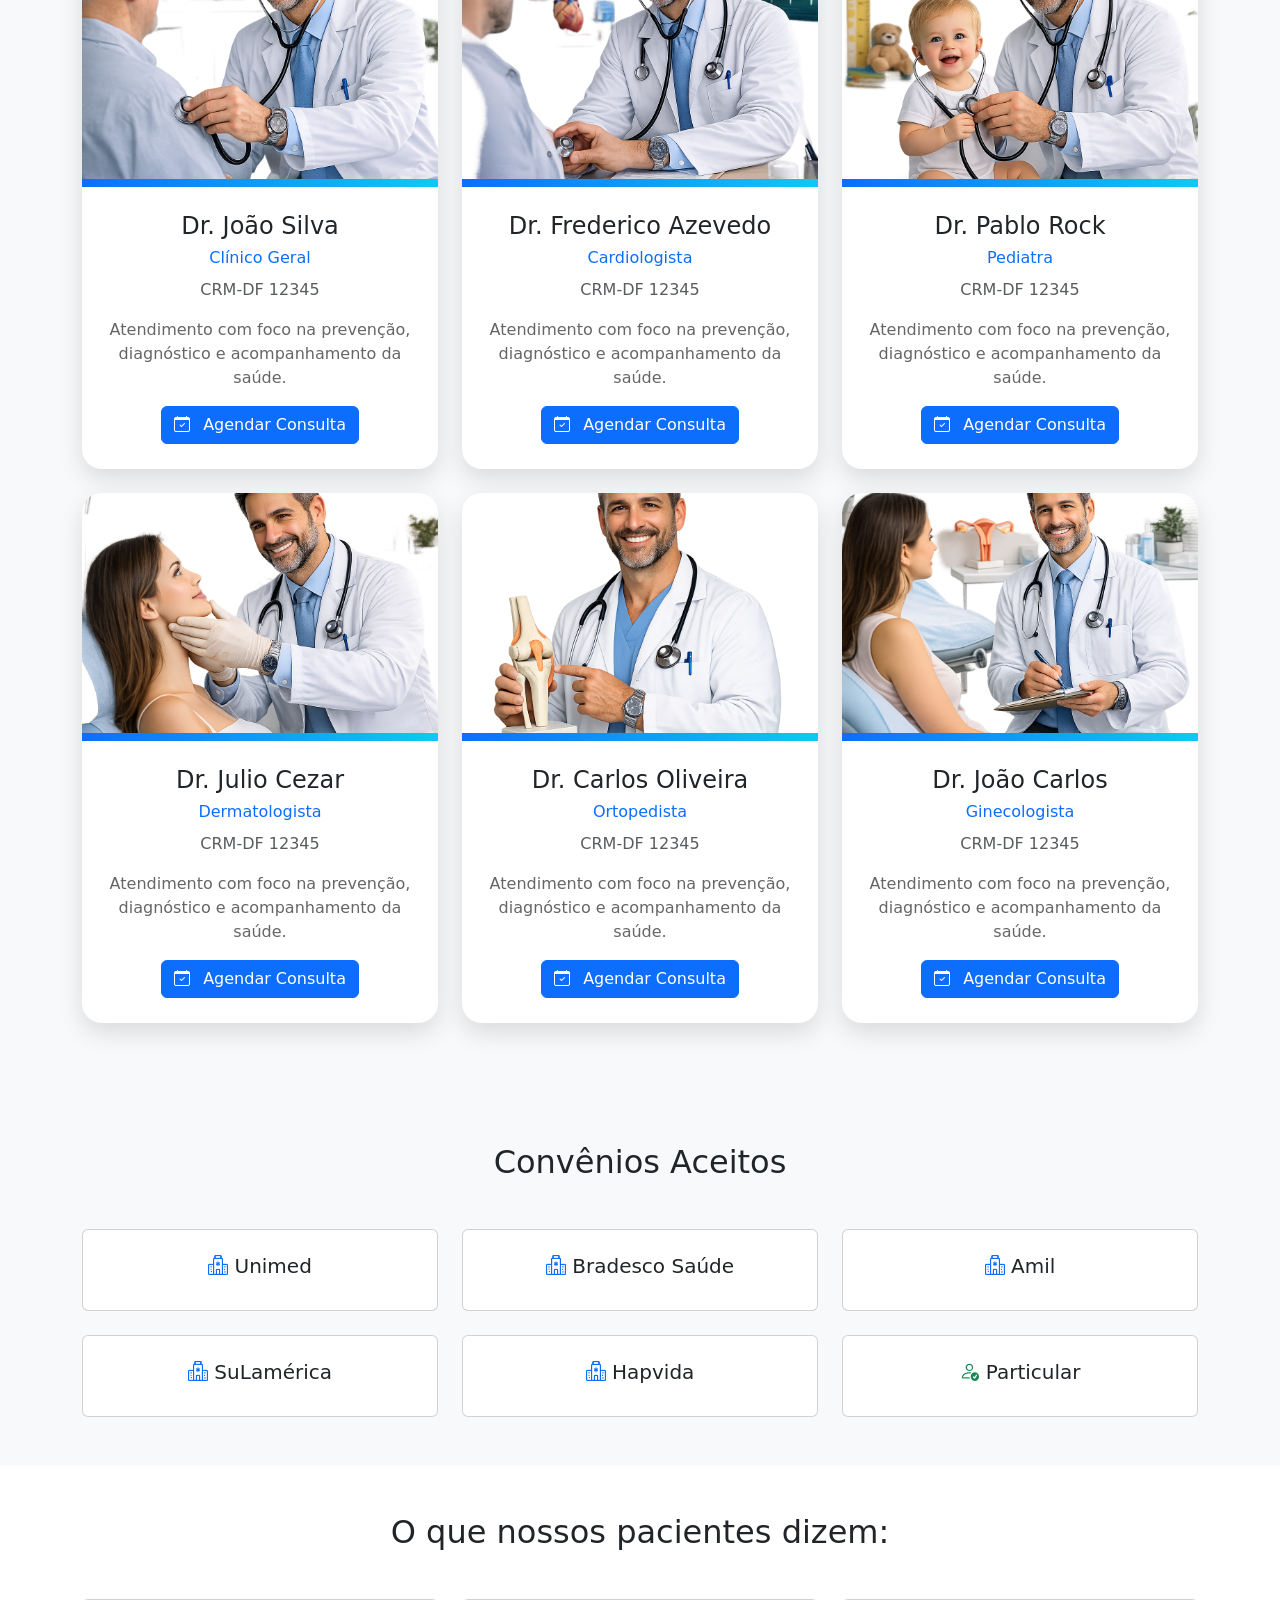
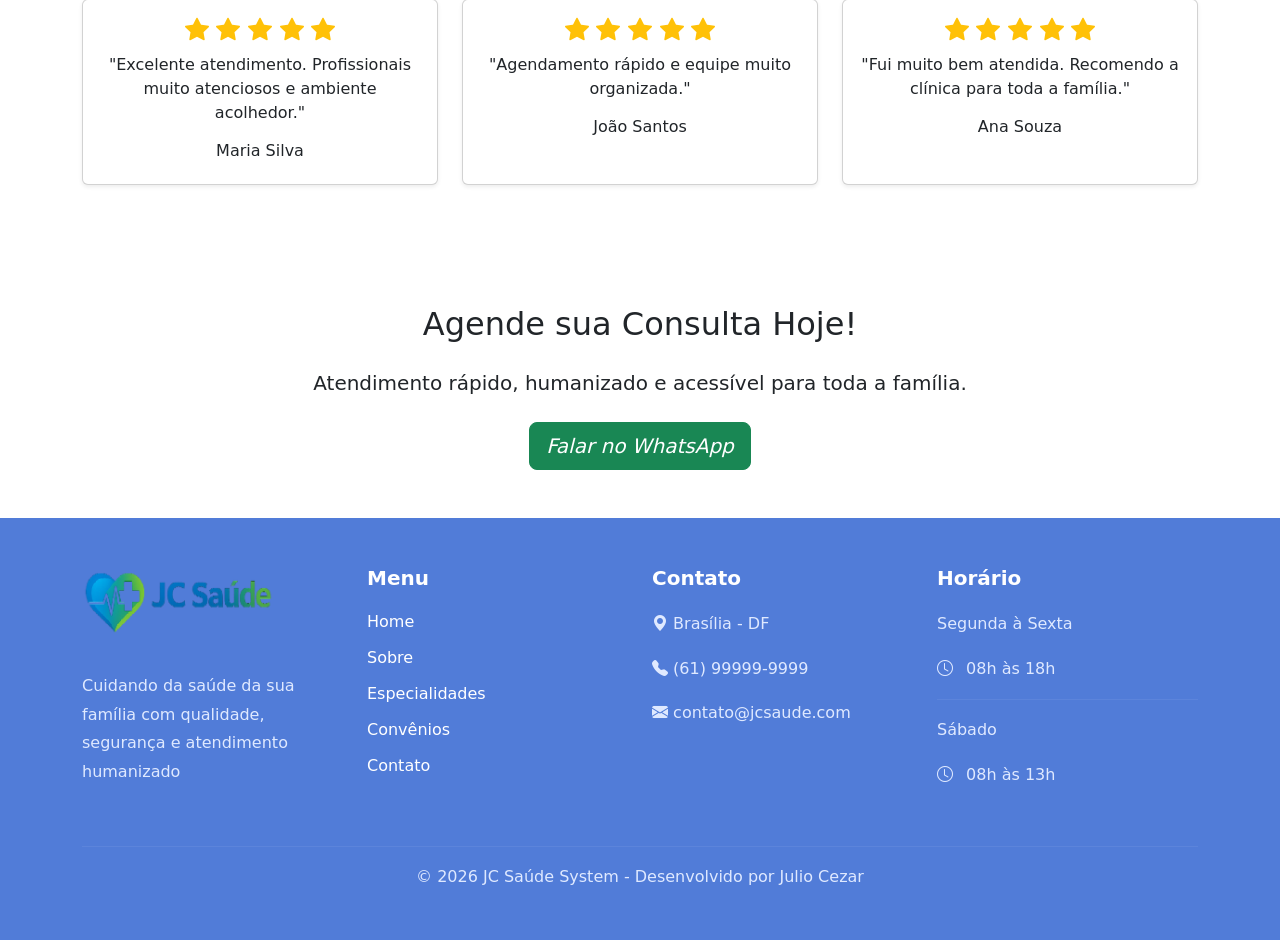
==== commit 44928150: "adiciona contadores animados" ====
--- a/index.html
+++ b/index.html
@@ -431,14 +431,16 @@
 
                   <h4>
                     <i class="bi bi-people-fill text-primary"></i>
-                    +5.000 Pacientes Atendidos
+                    <span class="contador" data-target="5000">0</span>
+                    Pacientes Atendidos
                   </h4>
                   
                   <hr>
 
                   <h4>
                     <i class="bi bi-person-badge-fill text-success"></i>
-                    +20 Profissionais
+                    <span class="contador" data-target="20">0</span>
+                    Profissionais
                   </h4>
 
                   <hr>
--- a/css/style.css
+++ b/css/style.css
@@ -393,3 +393,7 @@
     height: 8px;
     background: linear-gradient(90deg, #0d6efd, #0dcaf0);
 }
+
+section {
+    scroll-margin-top: 90px;
+}
